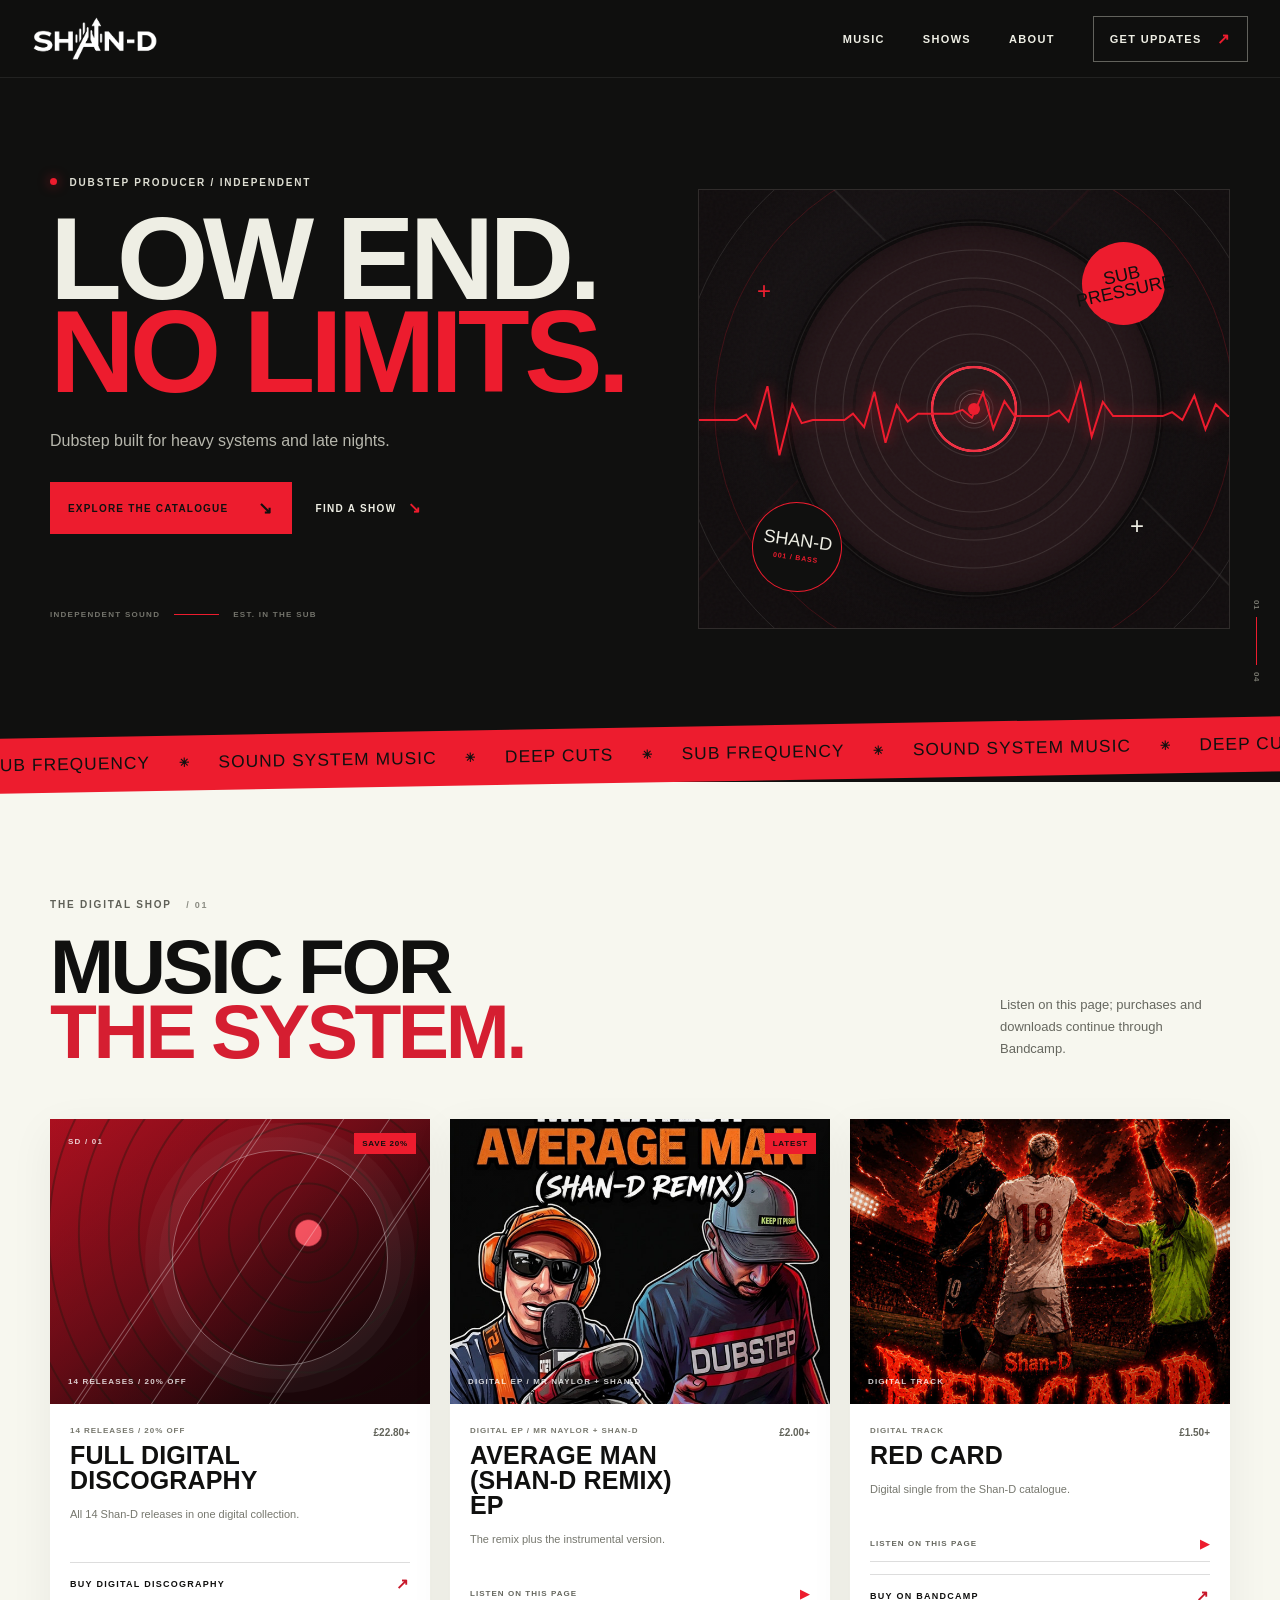
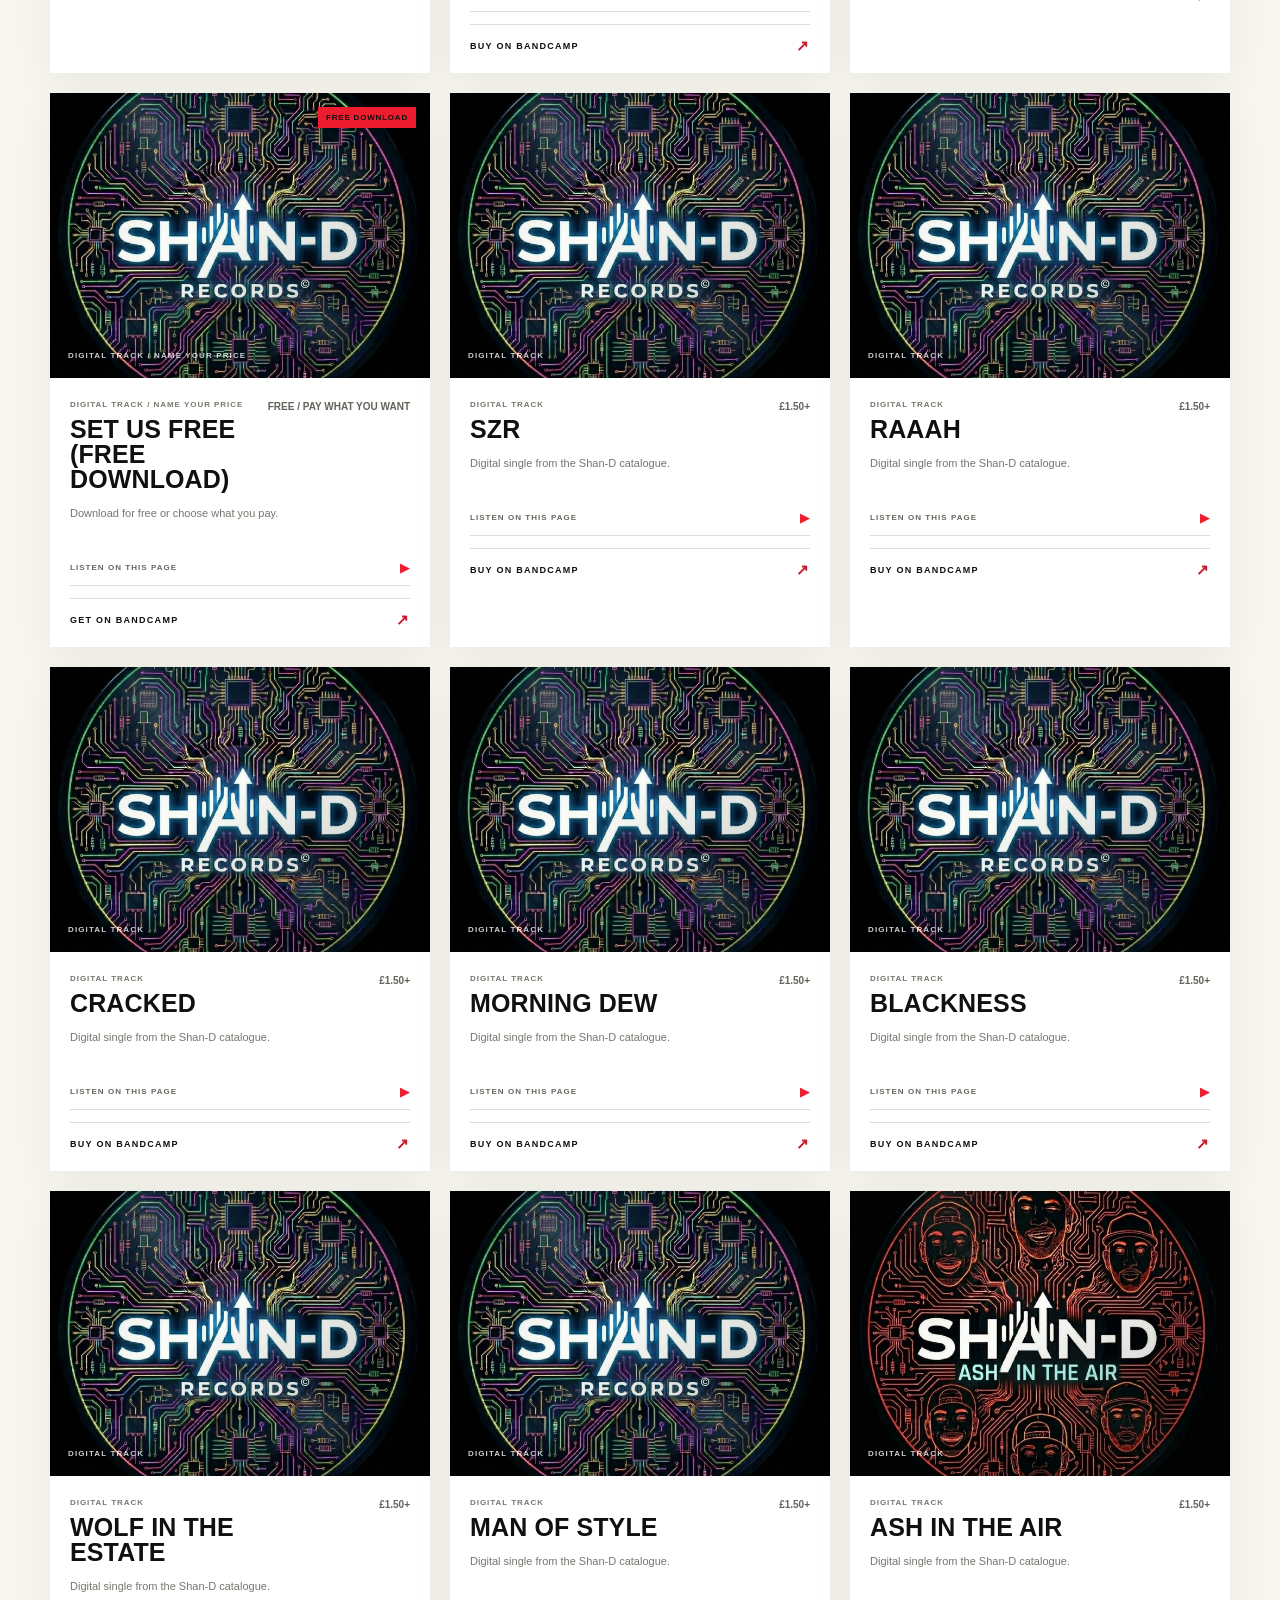
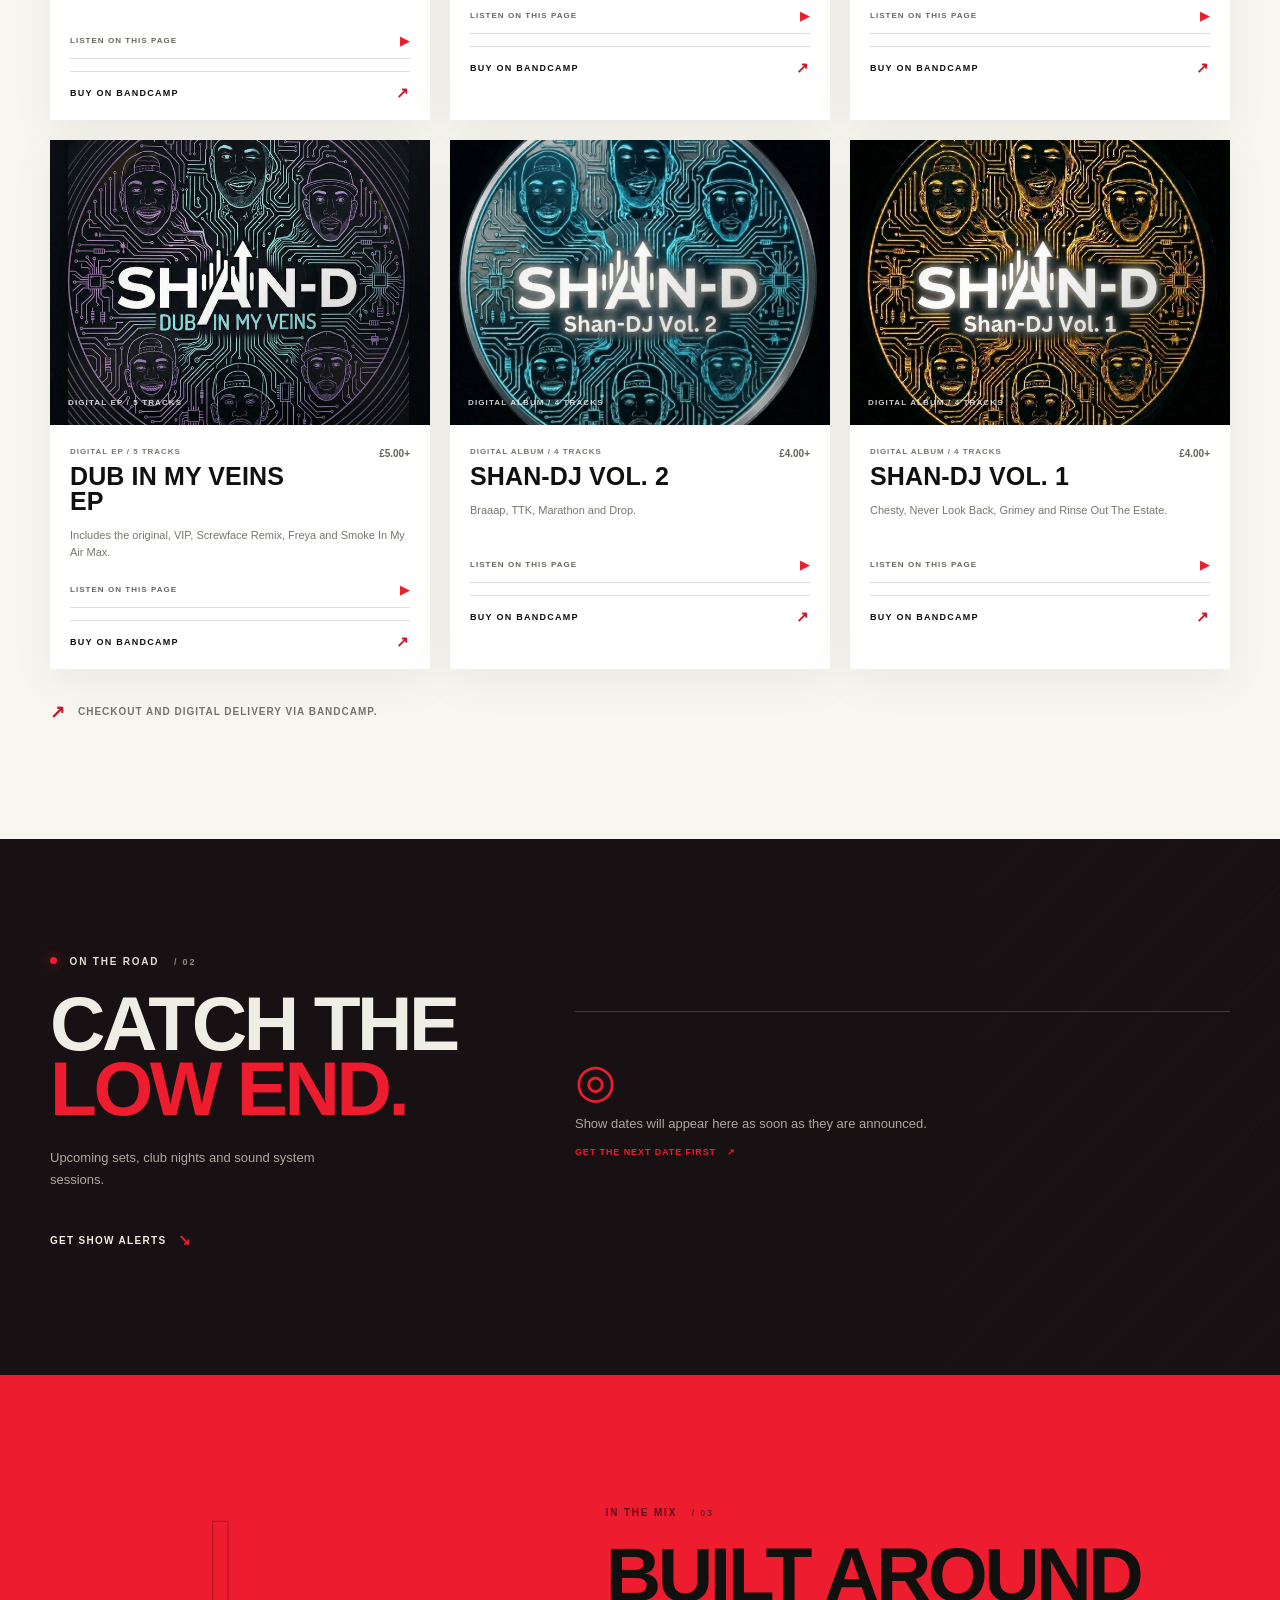
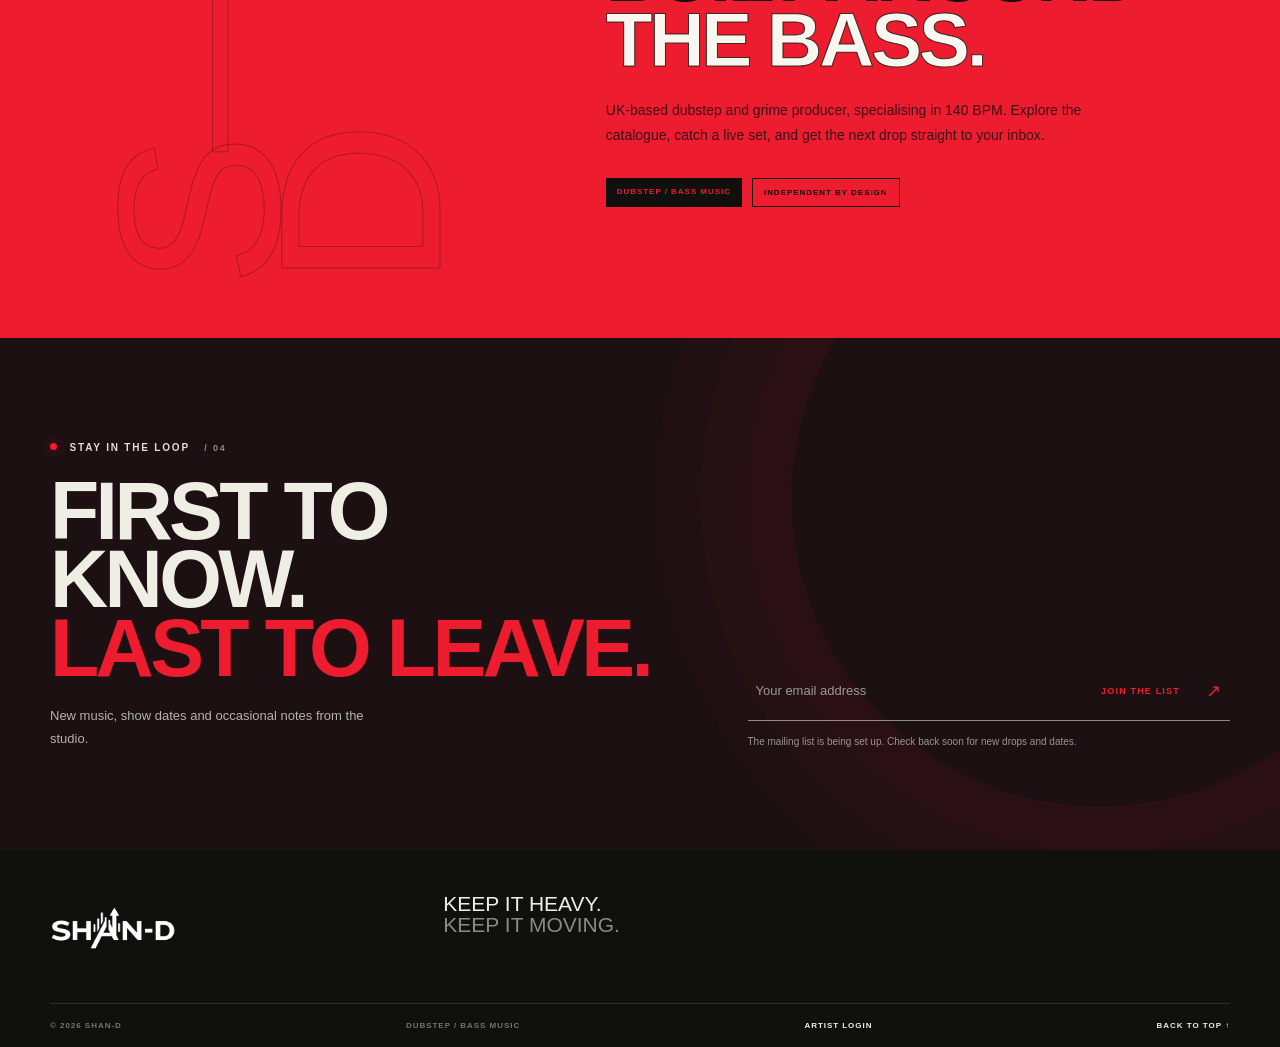
==== index.html @ 8f04636a "Add Shan-D website and easy content editor" ====
<!doctype html>
<html lang="en">
<head>
  <meta charset="utf-8">
  <meta name="viewport" content="width=device-width, initial-scale=1">
  <meta name="theme-color" content="#10100f">
  <meta name="description" content="Official home of Shan-D: dubstep, digital releases, upcoming shows and new music.">
  <title>SHAN-D — Dubstep / Bass Music</title>
  <link rel="stylesheet" href="assets/style.css">
  <script src="site-content.js" defer></script>
  <script src="assets/main.js" defer></script>
</head>
<body>
  <a class="skip-link" href="#main">Skip to content</a>
  <header class="site-header">
    <div class="header-inner">
      <a class="wordmark" href="#top" aria-label="Shan-D home">
        <img class="wordmark__image" src="assets/shan-d-logo.png" alt="Shan-D">
      </a>
      <button class="menu-toggle" type="button" aria-expanded="false" aria-controls="primary-nav">
        <span class="sr-only">Open navigation</span>
        <span></span><span></span>
      </button>
      <nav class="main-nav" id="primary-nav" aria-label="Main navigation">
        <a href="#music">Music</a>
        <a href="#shows">Shows</a>
        <a href="#about">About</a>
        <a class="nav-cta" href="#newsletter">Get updates <span aria-hidden="true">↗</span></a>
      </nav>
    </div>
  </header>
  <main id="main">
    <section class="hero section-wrap" id="top" aria-labelledby="hero-title">
      <div class="hero-copy">
        <p class="eyebrow"><span class="status-dot"></span> DUBSTEP PRODUCER / INDEPENDENT</p>
        <h1 id="hero-title">LOW END.<br><em>NO LIMITS.</em></h1>
        <p class="hero-intro">Dubstep built for heavy systems and late nights.</p>
        <div class="hero-actions">
          <a class="button button--accent" href="#music">Explore the catalogue <span aria-hidden="true">↘</span></a>
          <a class="text-link" href="#shows">Find a show <span aria-hidden="true">↘</span></a>
        </div>
        <div class="hero-caption"><span>INDEPENDENT SOUND</span><span class="caption-rule" aria-hidden="true"></span><span>EST. IN THE SUB</span></div>
      </div>
      <div class="hero-art" role="img" aria-label="Abstract sound system artwork with concentric speaker rings and bass waveform">
        <div class="hero-art__grain" aria-hidden="true"></div>
        <div class="hero-art__orbit hero-art__orbit--one" aria-hidden="true"></div>
        <div class="hero-art__orbit hero-art__orbit--two" aria-hidden="true"></div>
        <div class="hero-art__disc" aria-hidden="true"><div class="hero-art__disc-center"></div></div>
        <svg class="hero-wave" viewBox="0 0 620 140" preserveAspectRatio="none" aria-hidden="true">
          <path d="M0 70h44l11-7 11 17 14-53 14 88 15-65 11 24 13-4h37l10-8 13 17 12-45 13 65 13-48 13 21 12-10h40l12-5 11 10 13-32 12 46 13-35 12 19h40l12-7 11 14 14-48 13 67 13-44 12 18h58l11-5 12 10 14-31 13 43 12-32 14 15h58"/>
        </svg>
        <div class="hero-sticker hero-sticker--top">SUB<br>PRESSURE</div>
        <div class="hero-sticker hero-sticker--bottom">SHAN-D<br><span>001 / BASS</span></div>
        <span class="art-cross art-cross--one" aria-hidden="true">+</span><span class="art-cross art-cross--two" aria-hidden="true">+</span>
      </div>
      <div class="hero-index" aria-hidden="true"><span>01</span><i></i><span>04</span></div>
    </section>
    <div class="ticker" aria-label="Sound system energy"><div class="ticker-track" aria-hidden="true"><span>SUB FREQUENCY</span><b>✳</b><span>SOUND SYSTEM MUSIC</span><b>✳</b><span>DEEP CUTS</span><b>✳</b><span>SUB FREQUENCY</span><b>✳</b><span>SOUND SYSTEM MUSIC</span><b>✳</b><span>DEEP CUTS</span><b>✳</b></div></div>
    <section class="section section--music" id="music" aria-labelledby="music-title">
      <div class="section-wrap">
        <div class="section-heading">
          <div><p class="eyebrow eyebrow--dark">THE DIGITAL SHOP <span class="heading-mark">/ 01</span></p><h2 id="music-title">Music for<br><em>the system.</em></h2></div>
          <p class="section-note">Listen on this page; purchases and downloads continue through Bandcamp.</p>
        </div>
        <div class="music-grid" id="music-grid" aria-live="polite"></div>
        <div class="shop-footnote"><span class="shop-footnote__mark">↗</span> Checkout and digital delivery via Bandcamp.</div>
      </div>
    </section>
    <section class="section section--shows" id="shows" aria-labelledby="shows-title">
      <div class="section-wrap shows-layout">
        <div class="shows-intro">
          <p class="eyebrow"><span class="status-dot"></span> ON THE ROAD <span class="heading-mark">/ 02</span></p>
          <h2 id="shows-title">Catch the<br><em>low end.</em></h2>
          <p>Upcoming sets, club nights and sound system sessions.</p>
          <a class="text-link text-link--light" href="#newsletter">Get show alerts <span aria-hidden="true">↘</span></a>
        </div>
        <div class="shows-list" id="shows-list" aria-live="polite"></div>
      </div>
    </section>
    <section class="section section--about" id="about" aria-labelledby="about-title">
      <div class="section-wrap about-layout">
        <div class="about-number" aria-hidden="true">S—D</div>
        <div class="about-content">
          <p class="eyebrow eyebrow--dark">IN THE MIX <span class="heading-mark">/ 03</span></p>
          <h2 id="about-title">Built around<br><em>the bass.</em></h2>
          <p class="about-copy" id="about-copy"></p>
          <div class="about-bottom"><span class="about-tag">DUBSTEP / BASS MUSIC</span><span class="about-tag about-tag--outline">INDEPENDENT BY DESIGN</span></div>
        </div>
      </div>
    </section>
    <section class="newsletter" id="newsletter" aria-labelledby="newsletter-title">
      <div class="newsletter-noise" aria-hidden="true"></div>
      <div class="section-wrap newsletter-layout">
        <div>
          <p class="eyebrow"><span class="status-dot"></span> STAY IN THE LOOP <span class="heading-mark">/ 04</span></p>
          <h2 id="newsletter-title">First to know.<br><em>Last to leave.</em></h2>
          <p class="newsletter-copy">New music, show dates and occasional notes from the studio.</p>
        </div>
        <div class="newsletter-form-wrap">
          <form class="newsletter-form" id="newsletter-form">
            <label class="sr-only" for="newsletter-email">Email address</label>
            <input id="newsletter-email" type="email" autocomplete="email" placeholder="Your email address" required>
            <button type="submit" aria-label="Join the mailing list"><span>JOIN THE LIST</span><b aria-hidden="true">↗</b></button>
          </form>
          <p class="form-note" id="newsletter-status" role="status">No noise. Just new drops and dates.</p>
          <p class="form-error" id="newsletter-setup-note" hidden></p>
        </div>
      </div>
    </section>
  </main>
  <footer class="site-footer">
    <div class="section-wrap footer-top">
      <a class="wordmark wordmark--footer" href="#top" aria-label="Back to top"><img class="wordmark__image" src="assets/shan-d-logo.png" alt="Shan-D"></a>
      <p>Keep it heavy.<br><span>Keep it moving.</span></p>
      <div class="footer-socials" id="footer-socials" aria-label="Social links"></div>
    </div>
    <div class="section-wrap footer-bottom">
      <span>© <span id="year"></span> SHAN-D</span><span>DUBSTEP / BASS MUSIC</span><a href="admin/">ARTIST LOGIN</a><a href="#top">BACK TO TOP ↑</a>
    </div>
  </footer>
</body>
</html>
---- assets/style.css ----
@charset "UTF-8";
:root {
  --ink: #10100f; --ink-soft: #1b1c19; --cream: #eeeee4; --paper: #f7f7ef;
  --accent: #ed1c2e; --muted: #9b9b91; --line: rgba(238,238,228,.19);
  --display: Impact, Haettenschweiler, "Arial Narrow Bold", sans-serif;
  --body: Arial, Helvetica, sans-serif;
}
* { box-sizing: border-box; }
html { scroll-behavior: smooth; scroll-padding-top: 5.25rem; }
body { margin: 0; background: var(--ink); color: var(--cream); font-family: var(--body); -webkit-font-smoothing: antialiased; }
body.menu-open { overflow: hidden; }
a { color: inherit; text-decoration: none; }
button, input { font: inherit; }
button, a { -webkit-tap-highlight-color: transparent; }
button:focus-visible, a:focus-visible, input:focus-visible { outline: 2px solid var(--accent); outline-offset: 4px; }
::selection { color: var(--ink); background: var(--accent); }
.sr-only, .skip-link:not(:focus) { position: absolute; width: 1px; height: 1px; padding: 0; margin: -1px; overflow: hidden; clip: rect(0,0,0,0); white-space: nowrap; border: 0; }
.skip-link:focus { position: fixed; z-index: 100; top: 1rem; left: 1rem; padding: .8rem 1rem; color: var(--ink); background: var(--accent); }
.section-wrap { width: min(1180px, calc(100% - 64px)); margin-inline: auto; }
.site-header { position: sticky; z-index: 20; top: 0; height: 78px; background: rgba(16,16,15,.89); border-bottom: 1px solid rgba(255,255,255,.08); backdrop-filter: blur(15px); }
.header-inner { width: min(1320px, calc(100% - 64px)); height: 100%; margin: auto; display: flex; align-items: center; justify-content: space-between; }
.wordmark { display: inline-flex; align-items: center; gap: 10px; font-size: 14px; font-weight: 900; letter-spacing: .1em; }
.wordmark__image { display: block; width: 126px; height: 63px; object-fit: contain; }
.wordmark__glyph { display: grid; place-items: center; width: 30px; height: 30px; border: 1px solid var(--accent); color: var(--accent); font-family: var(--display); font-size: 23px; font-style: italic; line-height: 1; transform: skew(-8deg); }
.wordmark__dash { color: var(--accent); padding-inline: 1px; }
.main-nav { display: flex; align-items: center; gap: 38px; font-size: 11px; font-weight: 700; letter-spacing: .12em; text-transform: uppercase; }
.main-nav a, .footer-socials a { transition: color .2s ease; }
.main-nav a:hover, .footer-socials a:hover { color: var(--accent); }
.main-nav .nav-cta { display: inline-flex; align-items: center; gap: 15px; padding: 13px 16px; border: 1px solid rgba(238,238,228,.37); }
.nav-cta span { color: var(--accent); font-size: 15px; }
.menu-toggle { display: none; }

.hero { min-height: 650px; padding-block: 86px 75px; position: relative; display: grid; grid-template-columns: 1.06fr .94fr; align-items: center; gap: 4%; }
.hero-copy { position: relative; z-index: 2; padding-bottom: 22px; }
.eyebrow { margin: 0 0 22px; color: #deded3; font-size: 10px; line-height: 1.4; font-weight: 800; letter-spacing: .18em; text-transform: uppercase; }
.status-dot { display: inline-block; width: 7px; height: 7px; margin: 0 8px 1px 0; border-radius: 50%; background: var(--accent); box-shadow: 0 0 12px rgba(237,28,46,.65); }
.hero h1, .section h2, .newsletter h2 { margin: 0; font-family: var(--display); font-size: clamp(4.7rem,9.2vw,8.8rem); line-height: .79; letter-spacing: -.045em; font-weight: 900; text-transform: uppercase; }
.hero h1 em, .section h2 em, .newsletter h2 em { color: var(--accent); font-style: normal; }
.hero-intro { max-width: 350px; margin: 30px 0 28px; color: #b7b7ad; font-size: 16px; line-height: 1.65; }
.hero-actions { display: flex; align-items: center; flex-wrap: wrap; gap: 24px; }
.button { display: inline-flex; align-items: center; justify-content: space-between; gap: 30px; min-height: 52px; padding: 0 18px; font-size: 10px; font-weight: 900; letter-spacing: .12em; text-transform: uppercase; transition: background .2s,color .2s,transform .2s; }
.button:hover { transform: translateY(-2px); }
.button--accent { color: var(--ink); background: var(--accent); }
.button--accent:hover { background: #ff727b; }
.button--accent span { font-size: 17px; }
.text-link { display: inline-flex; align-items: center; gap: 12px; padding-block: 10px; color: var(--cream); font-size: 10px; font-weight: 800; letter-spacing: .13em; text-transform: uppercase; }
.text-link span { color: var(--accent); font-size: 15px; transition: transform .2s; }
.text-link:hover span { transform: translate(3px,3px); }
.hero-caption { display: flex; align-items: center; gap: 14px; margin-top: 76px; color: #74746c; font-size: 8px; font-weight: 800; letter-spacing: .16em; }
.caption-rule { width: 45px; height: 1px; background: var(--accent); }
.hero-art { min-height: 440px; width: 100%; position: relative; isolation: isolate; overflow: hidden; background: radial-gradient(ellipse at 50% 42%,#2a191b 0,#191416 42%,#100c0d 74%); border: 1px solid rgba(238,238,228,.14); }
.hero-art::before { position: absolute; z-index: -1; inset: 0; content: ""; background: linear-gradient(135deg,transparent 40%,rgba(237,28,46,.07) 40.2%,transparent 40.6%),linear-gradient(45deg,transparent 59%,rgba(238,238,228,.09) 59.2%,transparent 59.5%); }
.hero-art__grain { position: absolute; inset: 0; z-index: 2; pointer-events: none; opacity: .12; background-image: url("data:image/svg+xml,%3Csvg viewBox='0 0 180 180' xmlns='http://www.w3.org/2000/svg'%3E%3Cfilter id='n'%3E%3CfeTurbulence type='fractalNoise' baseFrequency='.82' numOctaves='3' stitchTiles='stitch'/%3E%3C/filter%3E%3Crect width='100%25' height='100%25' filter='url(%23n)' opacity='.25'/%3E%3C/svg%3E"); mix-blend-mode: screen; }
.hero-art__disc { position: absolute; top: 50%; left: 52%; width: min(76%,380px); aspect-ratio: 1; border-radius: 50%; transform: translate(-50%,-50%); background: repeating-radial-gradient(circle at center,transparent 0 18px,rgba(238,238,228,.12) 19px,transparent 20px 28px),radial-gradient(circle at 50% 50%,#251719 0 15%,#ee3042 15.2% 16%,#241417 16.2% 44%,#1a1113 44.2% 45%,#241518 45.3% 68%,#100c0d 68.3%); box-shadow: 0 0 60px rgba(0,0,0,.5),inset 0 0 35px rgba(0,0,0,.6); }
.hero-art__disc::after { position: absolute; top: 50%; left: 50%; width: 12px; height: 12px; content: ""; border-radius: 50%; background: var(--accent); transform: translate(-50%,-50%); box-shadow: 0 0 18px var(--accent); }
.hero-art__disc-center { position: absolute; inset: 46%; border: 1px solid rgba(238,238,228,.3); border-radius: 50%; }
.hero-art__orbit { position: absolute; top: 50%; left: 52%; z-index: -1; aspect-ratio: 1; border: 1px solid rgba(237,28,46,.2); border-radius: 50%; transform: translate(-50%,-50%); }
.hero-art__orbit--one { width: 98%; }
.hero-art__orbit--two { width: 112%; border-color: rgba(238,238,228,.1); }
.hero-wave { position: absolute; z-index: 3; inset: 40% 0 auto; width: 100%; height: 110px; overflow: visible; }
.hero-wave path { fill: none; stroke: var(--accent); stroke-width: 2; vector-effect: non-scaling-stroke; filter: drop-shadow(0 0 8px rgba(237,28,46,.65)); animation: wave-drift 5s ease-in-out infinite alternate; }
.hero-sticker { position: absolute; z-index: 4; display: grid; place-content: center; width: 83px; height: 83px; border-radius: 50%; background: var(--accent); color: var(--ink); font-family: var(--display); font-size: 18px; line-height: .85; text-align: center; transform: rotate(-12deg); }
.hero-sticker--top { top: 12%; right: 12%; }
.hero-sticker--bottom { bottom: 8%; left: 10%; width: 90px; height: 90px; color: var(--cream); background: var(--ink); border: 1px solid var(--accent); transform: rotate(8deg); }
.hero-sticker--bottom span { margin-top: 6px; color: var(--accent); font: 700 7px var(--body); letter-spacing: .12em; }
.art-cross { position: absolute; color: var(--accent); font-size: 24px; font-weight: 200; }
.art-cross--one { top: 20%; left: 11%; }
.art-cross--two { right: 16%; bottom: 20%; color: var(--cream); }
.hero-index { position: absolute; right: -31px; bottom: 46px; display: flex; align-items: center; gap: 7px; color: #77776e; font-size: 8px; font-weight: 800; letter-spacing: .08em; writing-mode: vertical-rl; }
.hero-index i { width: 1px; height: 48px; background: var(--accent); }
@keyframes wave-drift { from { transform: translateY(-5px) scaleY(.94); } to { transform: translateY(5px) scaleY(1.04); } }

.ticker { overflow: hidden; padding: 17px 0; color: var(--ink); background: var(--accent); transform: rotate(-1deg) scale(1.02); }
.ticker-track { width: max-content; display: flex; align-items: center; gap: 28px; animation: ticker-slide 30s linear infinite; font-family: var(--display); font-size: 17px; letter-spacing: .06em; white-space: nowrap; }
.ticker-track b { font-family: var(--body); font-size: 12px; }
@keyframes ticker-slide { to { transform: translateX(-30%); } }

.section { padding-block: 116px; }
.section--music { color: var(--ink); background: var(--paper); }
.section-heading { display: flex; align-items: end; justify-content: space-between; gap: 32px; margin-bottom: 54px; }
.eyebrow--dark { color: #5f6057; }
.heading-mark { margin-left: 10px; color: #8b8c82; font-size: 9px; }
.section h2, .newsletter h2 { font-size: clamp(3.8rem,6vw,6rem); line-height: .85; }
.section--music h2 em, .section--about h2 em { color: #d51e31; }
.section-note { max-width: 230px; margin: 0 0 4px; color: #66675f; font-size: 13px; line-height: 1.7; }
.music-grid { display: grid; grid-template-columns: repeat(3,1fr); gap: 20px; }
.release-card { min-width: 0; background: #fff; box-shadow: 0 12px 42px rgba(17,20,8,.06); transition: transform .35s ease,box-shadow .35s ease; }
.release-card:hover { transform: translateY(-6px); box-shadow: 0 18px 46px rgba(20,0,2,.12); }
.release-art { position: relative; display: flex; align-items: end; min-height: 285px; overflow: hidden; isolation: isolate; padding: 18px; color: white; }
.release-art::before, .release-art::after { position: absolute; z-index: -1; inset: 0; content: ""; }
.release-art::before { opacity: .9; background: linear-gradient(140deg,rgba(0,0,0,.12),transparent 44%,rgba(0,0,0,.32)); }
.release-art--acid { background: radial-gradient(circle at 68% 40%,#ff5664 0 4%,transparent 4.5%),repeating-radial-gradient(circle at 68% 40%,transparent 0 18px,rgba(20,24,12,.34) 19px 20px,transparent 21px 30px),linear-gradient(145deg,#bf1223,#21070b 80%); }
.release-art--violet { background: radial-gradient(ellipse at 38% 48%,#ff5263 0 1%,transparent 1.5%),repeating-linear-gradient(90deg,transparent 0 17px,rgba(255,255,255,.13) 18px 19px),linear-gradient(140deg,#60131b,#130a0c 80%); }
.release-art--orange { background: radial-gradient(circle at 64% 44%,#ff4754 0 13%,transparent 13.3%),repeating-radial-gradient(circle at 64% 44%,transparent 0 22px,rgba(38,17,8,.4) 23px 24px,transparent 25px 35px),linear-gradient(140deg,#b90e1b,#24080c 78%); }
.release-art--blue { background: repeating-linear-gradient(0deg,transparent 0 15px,rgba(255,255,255,.15) 16px 17px),linear-gradient(145deg,#68121c,#1c0c10); }
.release-art--mono { background: repeating-conic-gradient(from 0deg at 50% 50%,#444 0 8deg,#111 8deg 16deg); }
.release-art img { position: absolute; z-index: -2; inset: 0; width: 100%; height: 100%; object-fit: cover; }
.cover-lines { position: absolute; inset: -40% 20% -40% 36%; border-inline: 1px solid rgba(255,255,255,.3); transform: rotate(34deg); }
.cover-lines::before, .cover-lines::after { position: absolute; inset: 0 20%; content: ""; border-inline: inherit; transform: translateX(-30px); }
.cover-lines::after { transform: translateX(30px); }
.cover-orbit { position: absolute; top: 11%; right: 11%; width: 57%; aspect-ratio: 1; border: 1px solid rgba(255,255,255,.35); border-radius: 50%; box-shadow: 0 0 0 13px rgba(255,255,255,.035),0 0 0 27px rgba(255,255,255,.035); }
.cover-index { position: absolute; top: 18px; left: 18px; color: rgba(255,255,255,.8); font-size: 8px; font-weight: 800; letter-spacing: .15em; }
.release-badge { position: absolute; top: 14px; right: 14px; padding: 6px 8px; color: var(--ink); background: var(--accent); font-size: 8px; font-weight: 900; letter-spacing: .1em; }
.release-art__type { max-width: 90%; color: rgba(255,255,255,.8); font-size: 8px; font-weight: 900; letter-spacing: .14em; }
.release-info { padding: 22px 20px 18px; }
.release-info__top { display: flex; align-items: start; justify-content: space-between; gap: 12px; }
.release-type { margin: 0 0 8px; color: #77786e; font-size: 8px; font-weight: 800; letter-spacing: .12em; }
.release-info h3 { max-width: 220px; margin: 0; font-family: var(--display); font-size: 25px; line-height: 1; letter-spacing: .005em; text-transform: uppercase; }
.release-price { padding-top: 1px; color: #62635a; font-size: 10px; font-weight: 800; white-space: nowrap; }
.release-description { min-height: 38px; margin: 13px 0 18px; color: #76776e; font-size: 11px; line-height: 1.6; }
.listen-link { width: 100%; display: flex; align-items: center; justify-content: space-between; margin: 0 0 12px; padding: 0 0 10px; color: #66675f; background: transparent; border: 0; border-bottom: 1px solid #ddd; font-size: 8px; font-weight: 900; letter-spacing: .13em; cursor: pointer; }
.listen-link span { color: var(--accent); font-size: 12px; }
.listen-link:hover { color: var(--accent); }
.bandcamp-preview { margin: 0 0 14px; overflow: hidden; background: var(--ink); border: 1px solid rgba(238,238,228,.14); }
.bandcamp-preview iframe { display: block; width: 100%; height: 145px; border: 0; background: var(--ink); }
.bandcamp-preview[hidden] { display: none; }
.buy-link { width: 100%; display: flex; align-items: center; justify-content: space-between; padding: 12px 0 0; color: var(--ink); background: transparent; border: 0; border-top: 1px solid #ddd; font-size: 9px; font-weight: 900; letter-spacing: .14em; cursor: pointer; }
.buy-link span { color: #c8182b; font-size: 15px; }
.buy-link:hover { color: #a20f1d; }
.buy-link--disabled { color: #99998f; cursor: not-allowed; }
.buy-link--disabled span { color: #99998f; }
.shop-footnote { display: flex; align-items: center; gap: 12px; margin-top: 32px; color: #73746b; font-size: 10px; font-weight: 800; letter-spacing: .1em; text-transform: uppercase; }
.shop-footnote__mark { color: #c8182b; font-size: 18px; }

.section--shows { position: relative; background: #181113; }
.section--shows::before { position: absolute; top: 0; right: 0; width: 47%; height: 100%; content: ""; background: repeating-linear-gradient(135deg,transparent 0 49px,rgba(237,28,46,.03) 50px 51px); mask-image: linear-gradient(90deg,transparent,black); pointer-events: none; }
.shows-layout { position: relative; display: grid; grid-template-columns: .78fr 1.22fr; gap: 9%; }
.shows-intro h2 { margin-bottom: 26px; }
.shows-intro > p:not(.eyebrow) { max-width: 280px; margin: 0 0 23px; color: #aaa99f; font-size: 13px; line-height: 1.7; }
.text-link--light { margin-top: 7px; }
.shows-list { align-self: center; border-top: 1px solid var(--line); }
.show-row { min-height: 105px; display: grid; grid-template-columns: 112px 1fr auto; align-items: center; gap: 18px; padding: 17px 0; border-bottom: 1px solid var(--line); }
.show-date { color: var(--accent); font-size: 10px; font-weight: 900; letter-spacing: .12em; }
.show-details h3 { margin: 0 0 7px; font-family: var(--display); font-size: 23px; line-height: 1; text-transform: uppercase; }
.show-details h3 span { padding-inline: 4px; color: #85867c; font-family: var(--body); font-size: 12px; }
.show-details p { margin: 0; color: #85867c; font-size: 8px; font-weight: 800; letter-spacing: .14em; }
.show-ticket { min-width: 88px; display: inline-flex; align-items: center; justify-content: space-between; gap: 10px; padding: 10px 0; color: var(--cream); font-size: 8px; font-weight: 900; letter-spacing: .12em; }
.show-ticket span { color: var(--accent); font-size: 14px; }
.show-ticket:hover { color: var(--accent); }
.show-ticket--tba { color: #76776f; cursor: default; }
.empty-state { display: grid; align-content: center; }
.empty-state__symbol { color: var(--accent); font-family: var(--display); font-size: 47px; line-height: 1; }
.empty-state--shows { min-height: 190px; padding: 22px 0; }
.empty-state--shows p { max-width: 370px; margin: 9px 0 12px; color: #aaa99f; font-size: 13px; line-height: 1.7; }
.empty-state--shows a { width: max-content; display: flex; gap: 11px; color: var(--accent); font-size: 9px; font-weight: 900; letter-spacing: .1em; text-transform: uppercase; }
.empty-state--music { grid-column: 1/-1; min-height: 190px; padding: 24px; color: #77786f; background: #fff; }
.empty-state--music p { margin: 10px 0 0; font-size: 13px; }

.section--about { padding-block: 120px; color: var(--ink); background: var(--accent); }
.about-layout { display: grid; grid-template-columns: .85fr 1.15fr; gap: 8%; align-items: center; }
.about-number { color: transparent; font-family: var(--display); font-size: clamp(8rem,18vw,17rem); line-height: .7; letter-spacing: -.08em; -webkit-text-stroke: 1px rgba(16,16,15,.29); transform: rotate(-90deg); }
.section--about .eyebrow { color: #541018; }
.section--about .heading-mark { color: #781b25; }
.section--about h2 em { color: #f7f7ef; -webkit-text-stroke: 1px rgba(16,16,15,.8); }
.about-copy { max-width: 540px; margin: 25px 0 30px; color: #3b1118; font-size: 14px; line-height: 1.8; }
.about-bottom { display: flex; flex-wrap: wrap; gap: 10px; }
.about-tag { display: inline-block; padding: 9px 11px; color: var(--accent); background: var(--ink); font-size: 8px; font-weight: 900; letter-spacing: .12em; }
.about-tag--outline { color: var(--ink); background: transparent; border: 1px solid var(--ink); }

.newsletter { position: relative; overflow: hidden; padding-block: 103px 100px; background: #1c1012; }
.newsletter-noise { position: absolute; top: -150px; right: -130px; width: 620px; height: 620px; border: 1px solid rgba(237,28,46,.13); border-radius: 50%; box-shadow: 0 0 0 45px rgba(237,28,46,.025),0 0 0 90px rgba(237,28,46,.025),0 0 0 135px rgba(237,28,46,.02); }
.newsletter-layout { position: relative; display: grid; grid-template-columns: 1fr .8fr; gap: 8%; align-items: end; }
.newsletter h2 { font-size: clamp(3.8rem,6.3vw,6.2rem); }
.newsletter-copy { max-width: 330px; margin: 23px 0 0; color: #b3b4a8; font-size: 13px; line-height: 1.7; }
.newsletter-form { display: flex; min-height: 59px; border-bottom: 1px solid rgba(238,238,228,.55); }
.newsletter-form input { min-width: 0; flex: 1; padding: 0 8px; color: var(--cream); background: transparent; border: 0; outline: 0; font-size: 13px; }
.newsletter-form input::placeholder { color: #9b9c91; }
.newsletter-form button { display: flex; align-items: center; gap: 26px; padding: 0 8px 0 18px; color: var(--accent); background: transparent; border: 0; font-size: 9px; font-weight: 900; letter-spacing: .13em; cursor: pointer; }
.newsletter-form button:hover { color: #ff8a91; }
.newsletter-form button b { font-size: 18px; font-weight: 400; }
.form-note, .form-error { margin: 13px 0 0; color: #96988b; font-size: 10px; line-height: 1.6; }
.form-error { color: var(--accent); }

.site-footer { padding-top: 43px; background: #10100f; }
.footer-top { display: grid; grid-template-columns: 1fr 1fr 1fr; align-items: start; padding-bottom: 43px; }
.wordmark--footer { margin-top: 4px; }
.footer-top > p { margin: 0; color: var(--cream); font-family: var(--display); font-size: 21px; line-height: 1; text-transform: uppercase; }
.footer-top > p span { color: #898a80; }
.footer-socials { display: flex; justify-content: end; flex-wrap: wrap; gap: 15px; }
.footer-socials a { color: #b9b9af; font-size: 9px; font-weight: 800; letter-spacing: .09em; text-transform: uppercase; }
.footer-socials a span { color: var(--accent); font-size: 13px; }
.footer-bottom { display: flex; justify-content: space-between; gap: 15px; padding-block: 17px; color: #74746b; border-top: 1px solid rgba(238,238,228,.13); font-size: 8px; font-weight: 800; letter-spacing: .12em; }
.footer-bottom a { color: var(--cream); }
.footer-bottom a:hover { color: var(--accent); }
.reveal { opacity: 0; transform: translateY(15px); transition: opacity .6s ease,transform .6s ease; }
.reveal.is-visible { opacity: 1; transform: translateY(0); }
@media (min-width: 1400px) { .hero { min-height: 710px; } }
@media (max-width: 900px) {
  .hero { min-height: auto; grid-template-columns: 1fr .9fr; gap: 3%; padding-block: 75px 68px; }
  .hero h1 { font-size: clamp(4.4rem,10vw,7.1rem); }
  .hero-art { min-height: 390px; }
  .hero-caption { margin-top: 54px; }
  .release-art { min-height: 230px; }
  .shows-layout { gap: 5%; }
}
@media (max-width: 700px) {
  html { scroll-padding-top: 4.5rem; }
  .section-wrap, .header-inner { width: min(calc(100% - 40px),520px); }
  .site-header { height: 67px; }
  .menu-toggle { position: relative; z-index: 22; width: 42px; height: 42px; display: grid; place-content: center; gap: 6px; background: transparent; border: 1px solid rgba(238,238,228,.29); cursor: pointer; }
  .menu-toggle span:not(.sr-only) { display: block; width: 17px; height: 1px; background: var(--cream); transition: transform .2s; }
  .menu-toggle[aria-expanded="true"] span:nth-last-child(2) { transform: translateY(3.5px) rotate(45deg); }
  .menu-toggle[aria-expanded="true"] span:last-child { transform: translateY(-3.5px) rotate(-45deg); }
  .main-nav { position: fixed; inset: 0; display: flex; flex-direction: column; align-items: flex-start; justify-content: center; gap: 23px; padding: 25px 10vw; background: rgba(16,16,15,.98); font-family: var(--display); font-size: 38px; letter-spacing: -.02em; opacity: 0; visibility: hidden; transform: translateY(-8px); transition: opacity .2s,transform .2s,visibility .2s; }
  .main-nav.is-open { opacity: 1; visibility: visible; transform: translateY(0); }
  .main-nav .nav-cta { margin-top: 8px; font-family: var(--body); font-size: 10px; letter-spacing: .12em; }
  .hero { grid-template-columns: 1fr; gap: 42px; padding-block: 64px 48px; }
  .hero h1 { font-size: clamp(4.8rem,18vw,7.3rem); }
  .hero-intro { max-width: 300px; margin-top: 24px; font-size: 14px; }
  .hero-caption { margin-top: 40px; }
  .hero-art { min-height: min(95vw,440px); }
  .hero-art__disc { width: 75%; }
  .hero-wave { height: 90px; }
  .hero-index { display: none; }
  .ticker { padding-block: 14px; }
  .ticker-track { gap: 20px; font-size: 14px; }
  .section { padding-block: 78px; }
  .section-heading { align-items: start; flex-direction: column; gap: 19px; margin-bottom: 35px; }
  .section h2, .newsletter h2 { font-size: clamp(3.7rem,14vw,5.5rem); }
  .section-note { max-width: 290px; margin: 0; }
  .music-grid { grid-template-columns: 1fr; gap: 16px; }
  .release-card { display: grid; grid-template-columns: .82fr 1fr; }
  .release-card.is-playing { grid-template-columns: 1fr; }
  .release-art { min-height: 236px; }
  .release-info { display: flex; flex-direction: column; justify-content: center; padding: 17px 14px; }
  .release-info h3 { font-size: 21px; }
  .release-price { font-size: 9px; }
  .release-description { min-height: 0; margin-block: 12px; font-size: 10px; }
  .buy-link { font-size: 8px; }
  .shows-layout { grid-template-columns: 1fr; gap: 42px; }
  .shows-intro h2 { margin-bottom: 19px; }
  .show-row { grid-template-columns: 80px 1fr; gap: 8px 14px; min-height: 96px; }
  .show-ticket { grid-column: 2; justify-self: start; margin-top: -4px; padding-block: 2px; }
  .show-details h3 { font-size: 20px; }
  .section--about { padding-block: 78px; }
  .about-layout { grid-template-columns: 1fr; gap: 12px; }
  .about-number { display: none; }
  .about-copy { margin-block: 20px 25px; font-size: 13px; }
  .about-bottom { gap: 7px; }
  .about-tag { font-size: 7px; }
  .newsletter { padding-block: 76px; }
  .newsletter-layout { grid-template-columns: 1fr; gap: 40px; }
  .newsletter-form { min-height: 54px; }
  .newsletter-form button { gap: 12px; padding-left: 10px; font-size: 8px; }
  .footer-top { grid-template-columns: 1fr 1fr; gap: 28px 18px; }
  .footer-top > p { justify-self: end; font-size: 17px; }
  .footer-socials { grid-column: 1/-1; justify-content: start; }
  .footer-bottom { flex-wrap: wrap; font-size: 7px; }
}
@media (max-width: 380px) {
  .section-wrap, .header-inner { width: calc(100% - 32px); }
  .release-card { grid-template-columns: .7fr 1fr; }
  .release-art { min-height: 210px; padding: 11px; }
  .release-info { padding-inline: 11px; }
  .release-info h3 { font-size: 18px; }
  .release-type { font-size: 7px; }
  .release-price { font-size: 8px; }
}
@media (prefers-reduced-motion: reduce) {
  *,*::before,*::after { scroll-behavior: auto !important; animation-duration: .01ms !important; animation-iteration-count: 1 !important; transition-duration: .01ms !important; }
  .reveal { opacity: 1; transform: none; }
}
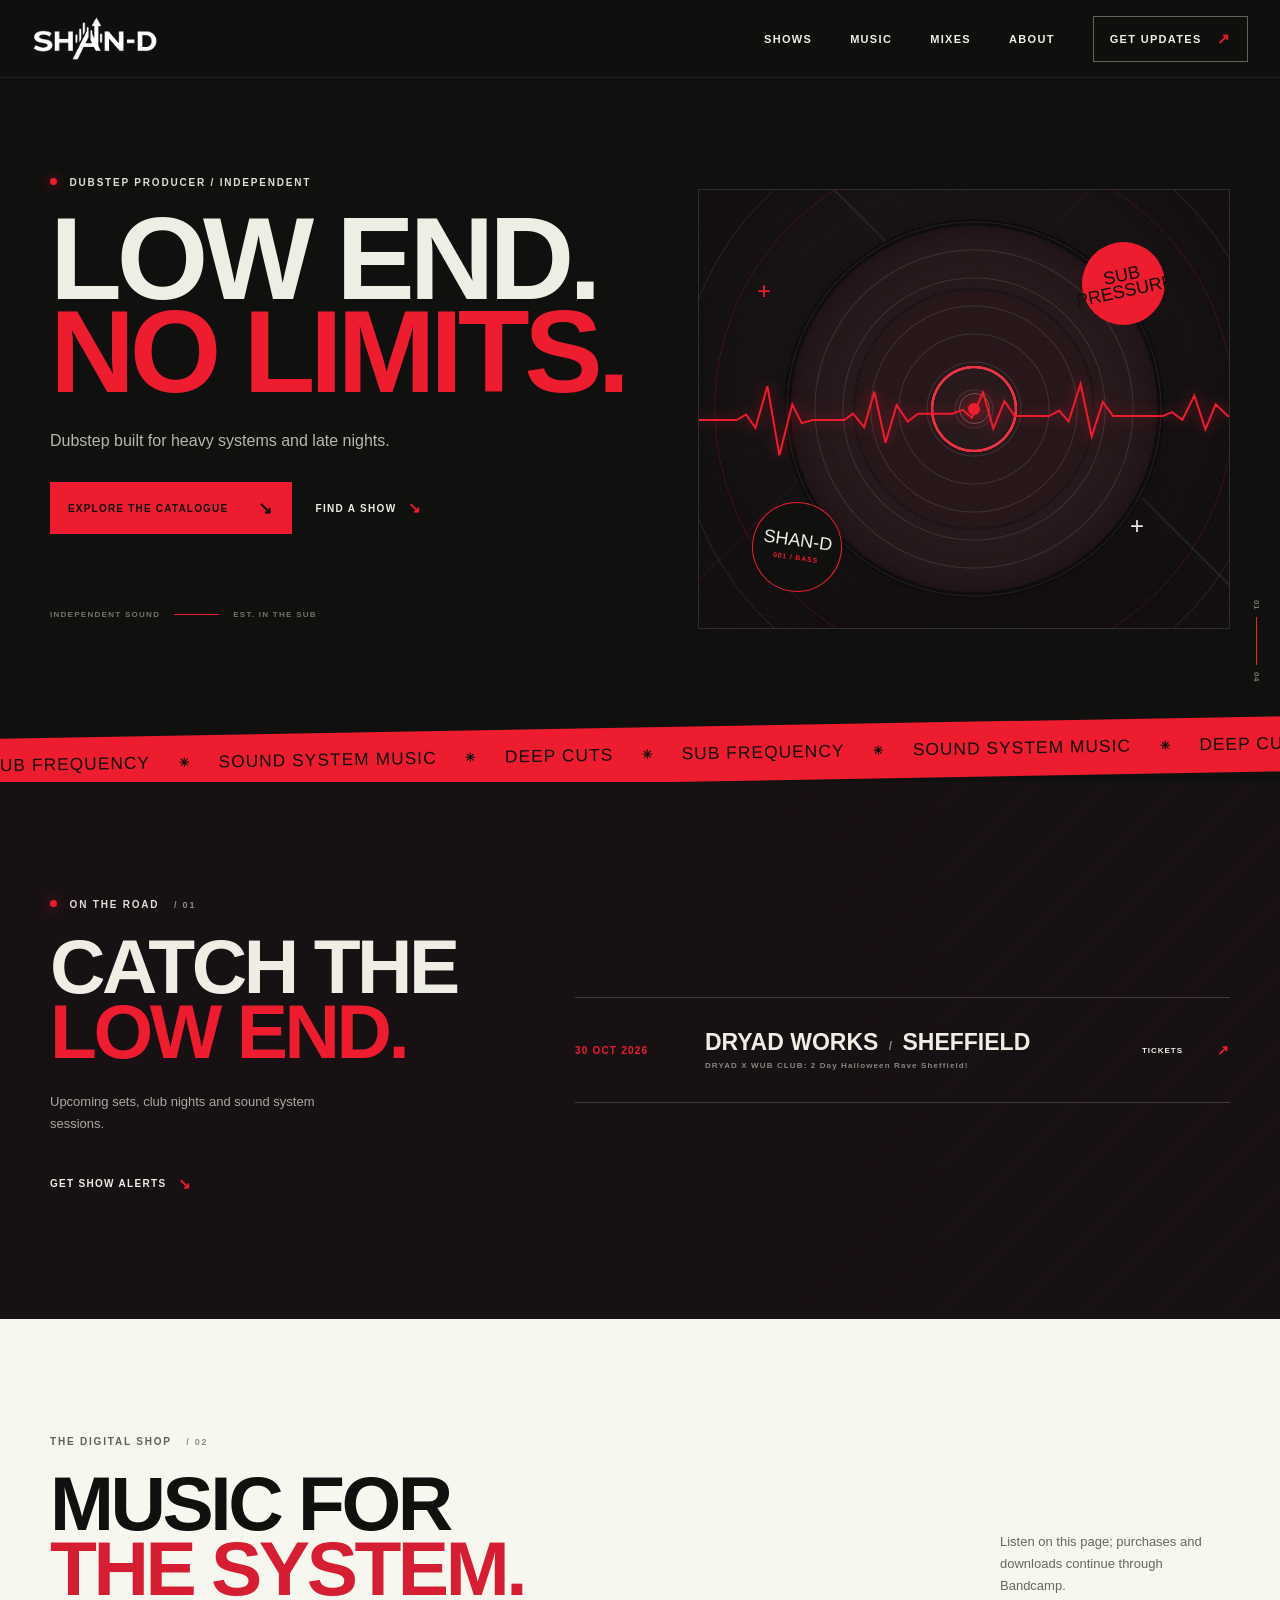
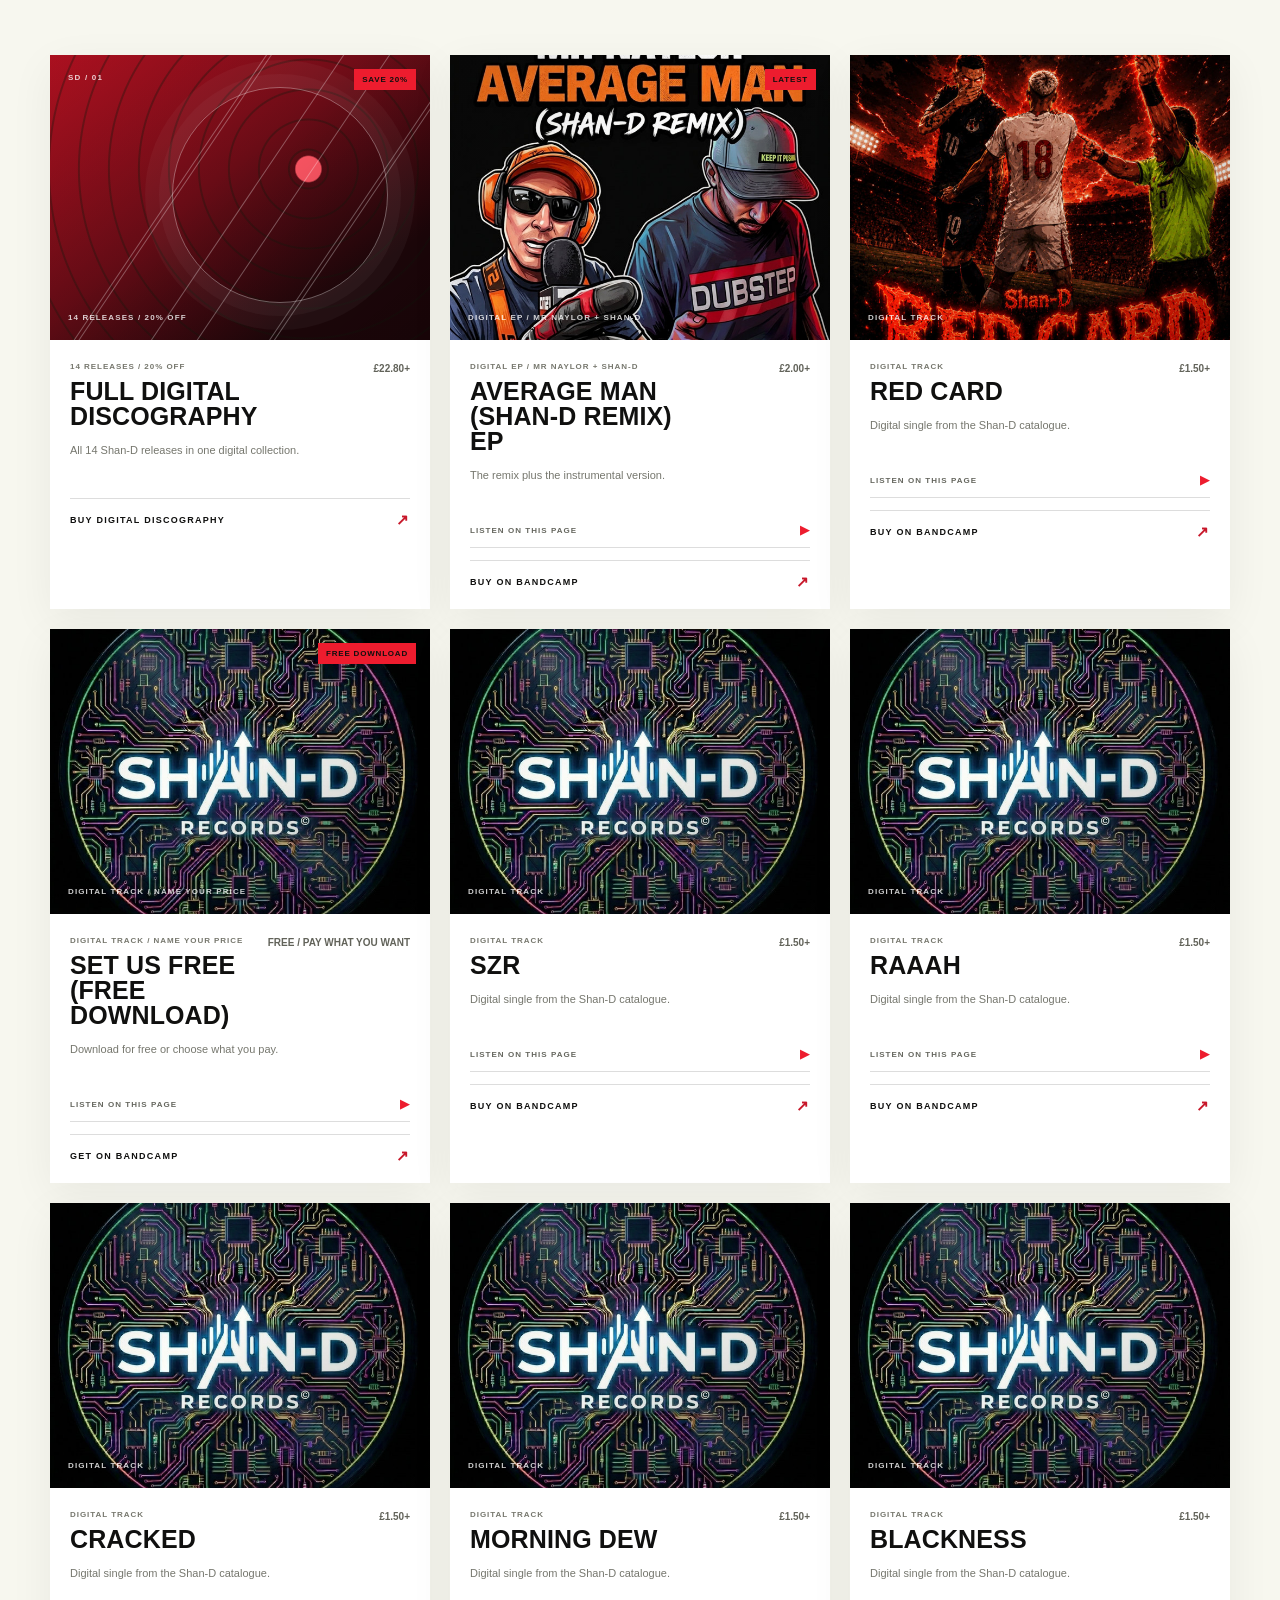
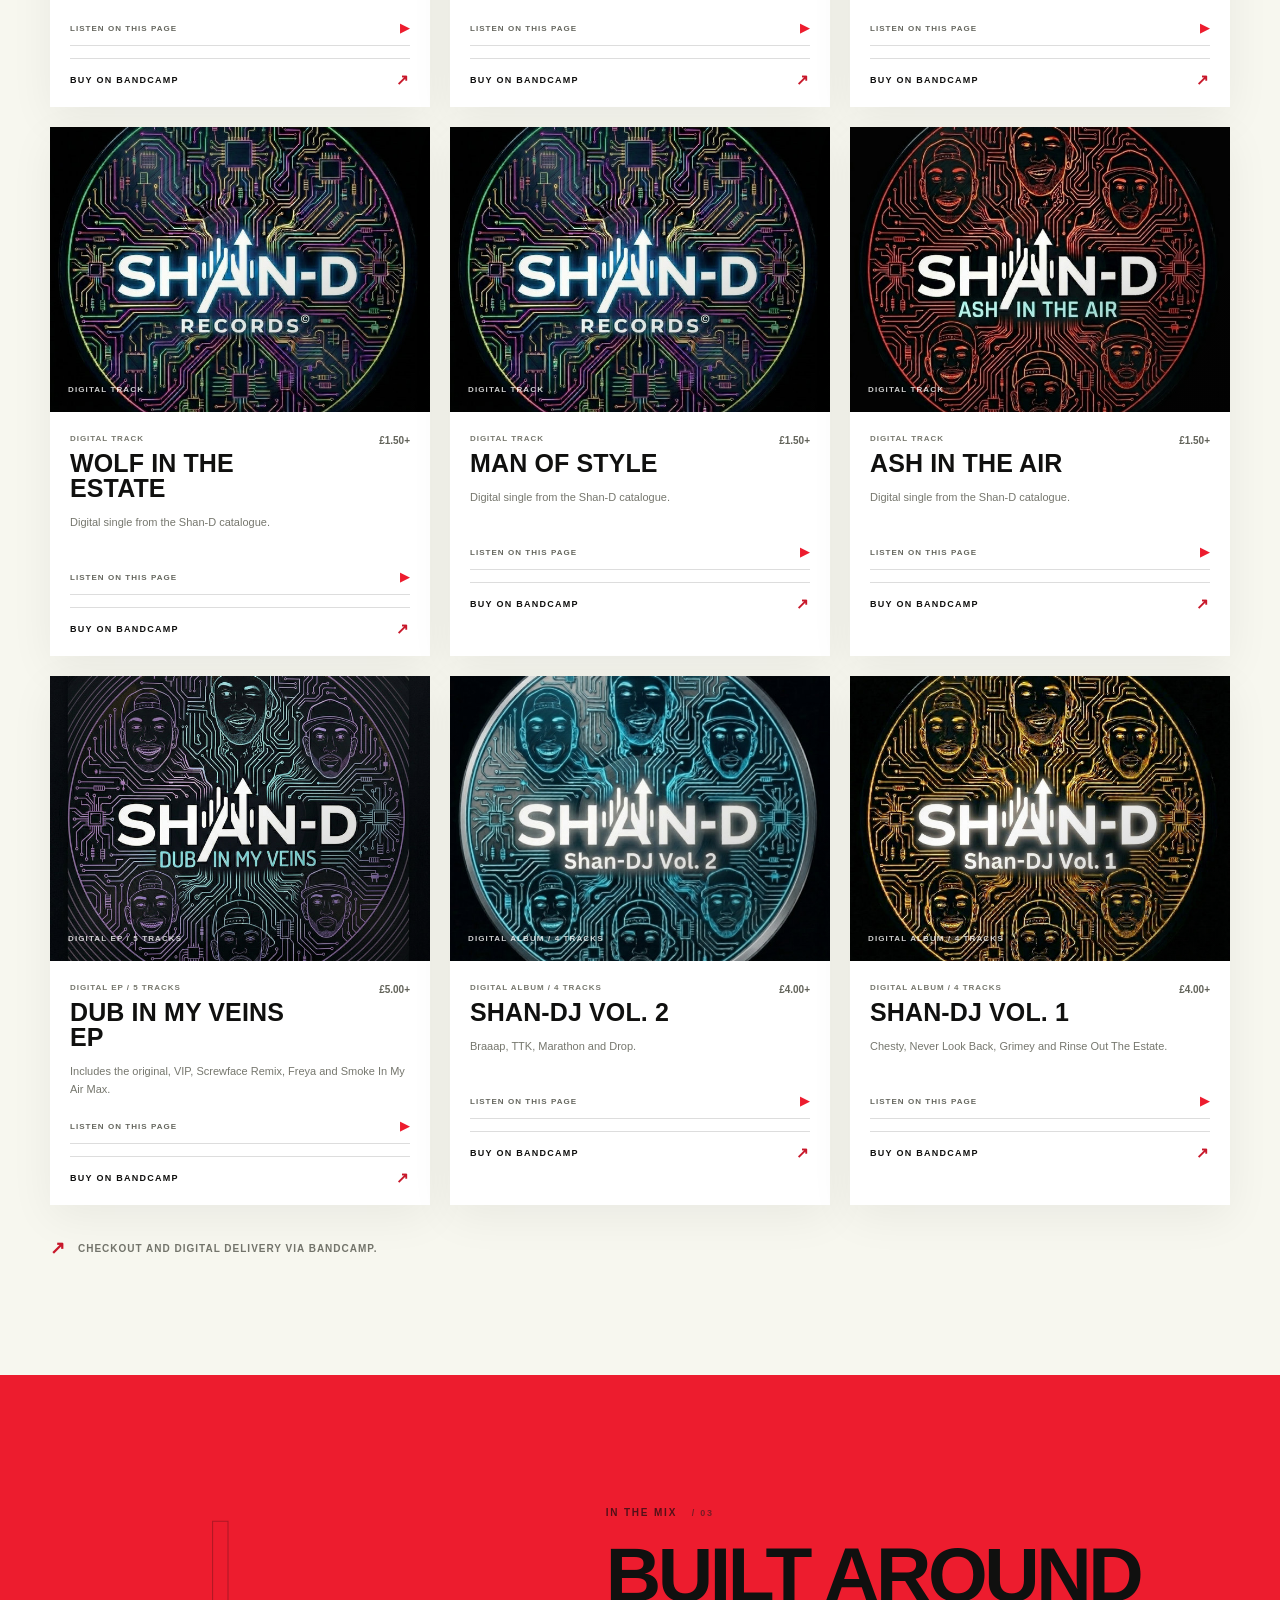
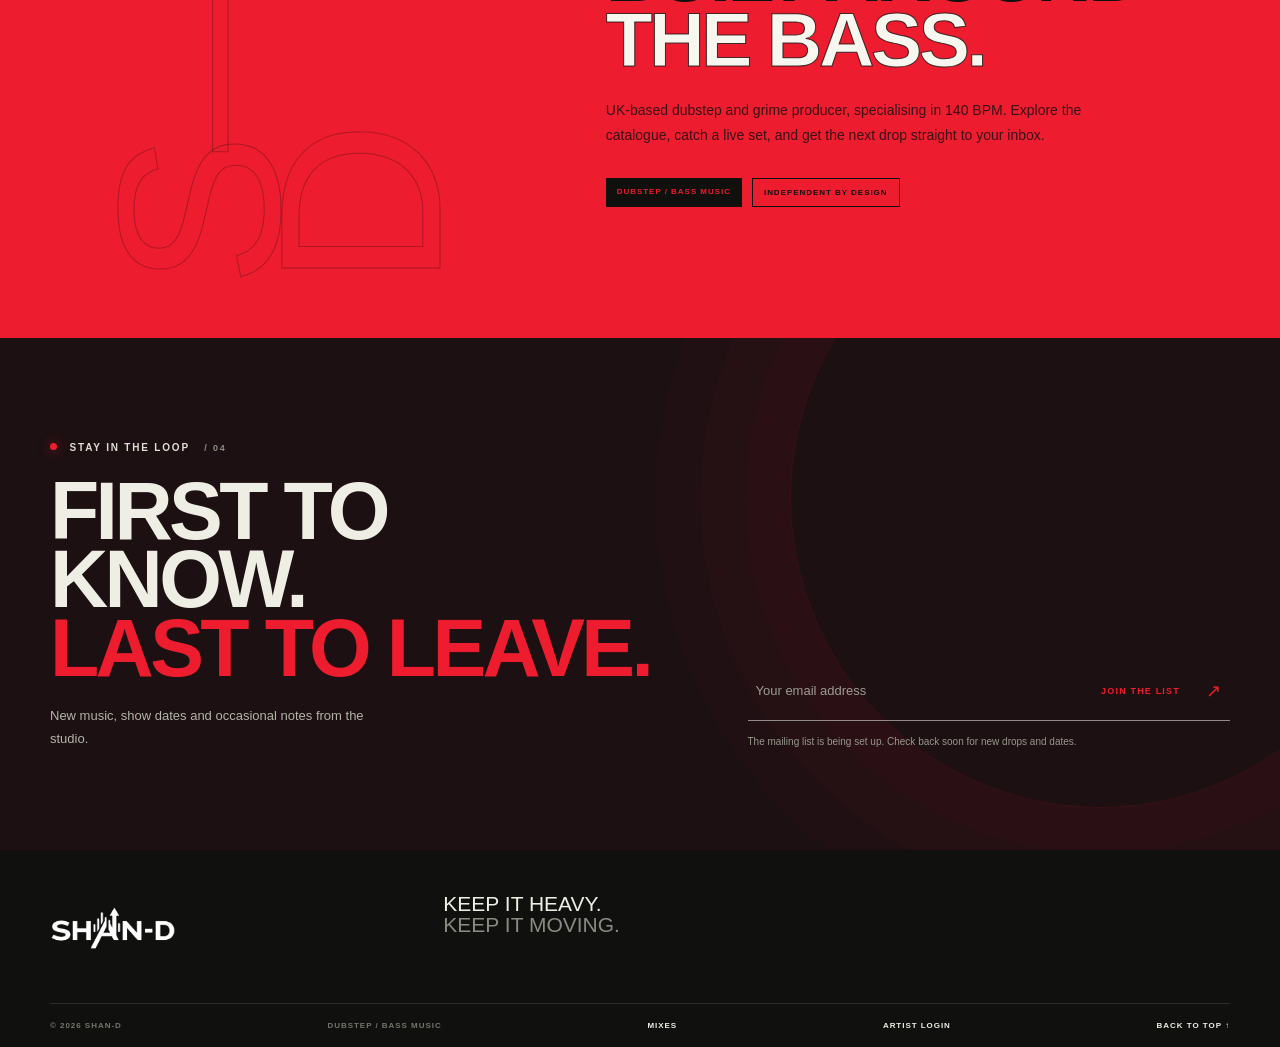
==== commit 5b9f89c4: "Add SoundCloud mixes page" ====
--- a/index.html
+++ b/index.html
@@ -22,8 +22,9 @@
         <span></span><span></span>
       </button>
       <nav class="main-nav" id="primary-nav" aria-label="Main navigation">
+        <a href="#shows">Shows</a>
         <a href="#music">Music</a>
-        <a href="#shows">Shows</a>
+        <a href="mixes/">Mixes</a>
         <a href="#about">About</a>
         <a class="nav-cta" href="#newsletter">Get updates <span aria-hidden="true">↗</span></a>
       </nav>
@@ -56,25 +57,25 @@
       <div class="hero-index" aria-hidden="true"><span>01</span><i></i><span>04</span></div>
     </section>
     <div class="ticker" aria-label="Sound system energy"><div class="ticker-track" aria-hidden="true"><span>SUB FREQUENCY</span><b>✳</b><span>SOUND SYSTEM MUSIC</span><b>✳</b><span>DEEP CUTS</span><b>✳</b><span>SUB FREQUENCY</span><b>✳</b><span>SOUND SYSTEM MUSIC</span><b>✳</b><span>DEEP CUTS</span><b>✳</b></div></div>
-    <section class="section section--music" id="music" aria-labelledby="music-title">
-      <div class="section-wrap">
-        <div class="section-heading">
-          <div><p class="eyebrow eyebrow--dark">THE DIGITAL SHOP <span class="heading-mark">/ 01</span></p><h2 id="music-title">Music for<br><em>the system.</em></h2></div>
-          <p class="section-note">Listen on this page; purchases and downloads continue through Bandcamp.</p>
-        </div>
-        <div class="music-grid" id="music-grid" aria-live="polite"></div>
-        <div class="shop-footnote"><span class="shop-footnote__mark">↗</span> Checkout and digital delivery via Bandcamp.</div>
-      </div>
-    </section>
     <section class="section section--shows" id="shows" aria-labelledby="shows-title">
       <div class="section-wrap shows-layout">
         <div class="shows-intro">
-          <p class="eyebrow"><span class="status-dot"></span> ON THE ROAD <span class="heading-mark">/ 02</span></p>
+          <p class="eyebrow"><span class="status-dot"></span> ON THE ROAD <span class="heading-mark">/ 01</span></p>
           <h2 id="shows-title">Catch the<br><em>low end.</em></h2>
           <p>Upcoming sets, club nights and sound system sessions.</p>
           <a class="text-link text-link--light" href="#newsletter">Get show alerts <span aria-hidden="true">↘</span></a>
         </div>
         <div class="shows-list" id="shows-list" aria-live="polite"></div>
+      </div>
+    </section>
+    <section class="section section--music" id="music" aria-labelledby="music-title">
+      <div class="section-wrap">
+        <div class="section-heading">
+          <div><p class="eyebrow eyebrow--dark">THE DIGITAL SHOP <span class="heading-mark">/ 02</span></p><h2 id="music-title">Music for<br><em>the system.</em></h2></div>
+          <p class="section-note">Listen on this page; purchases and downloads continue through Bandcamp.</p>
+        </div>
+        <div class="music-grid" id="music-grid" aria-live="polite"></div>
+        <div class="shop-footnote"><span class="shop-footnote__mark">↗</span> Checkout and digital delivery via Bandcamp.</div>
       </div>
     </section>
     <section class="section section--about" id="about" aria-labelledby="about-title">
@@ -115,7 +116,7 @@
       <div class="footer-socials" id="footer-socials" aria-label="Social links"></div>
     </div>
     <div class="section-wrap footer-bottom">
-      <span>© <span id="year"></span> SHAN-D</span><span>DUBSTEP / BASS MUSIC</span><a href="admin/">ARTIST LOGIN</a><a href="#top">BACK TO TOP ↑</a>
+      <span>© <span id="year"></span> SHAN-D</span><span>DUBSTEP / BASS MUSIC</span><a href="mixes/">MIXES</a><a href="admin/">ARTIST LOGIN</a><a href="#top">BACK TO TOP ↑</a>
     </div>
   </footer>
 </body>
--- a/assets/style.css
+++ b/assets/style.css
@@ -260,3 +260,36 @@
   *,*::before,*::after { scroll-behavior: auto !important; animation-duration: .01ms !important; animation-iteration-count: 1 !important; transition-duration: .01ms !important; }
   .reveal { opacity: 1; transform: none; }
 }
+
+.mixes-hero { padding-block: 96px 78px; background: radial-gradient(ellipse at 78% 22%,rgba(237,28,46,.14),transparent 36%),linear-gradient(125deg,#10100f,#1c1214 68%,#10100f); }
+.mixes-hero h1 { margin: 0; font-family: var(--display); font-size: clamp(4.7rem,9.2vw,8rem); line-height: .81; letter-spacing: -.045em; text-transform: uppercase; }
+.mixes-hero h1 em { color: var(--accent); font-style: normal; }
+.mixes-hero__copy { max-width: 420px; margin: 28px 0 12px; color: #b7b7ad; font-size: 15px; line-height: 1.7; }
+.mixes-library { padding-block: 94px 120px; color: var(--ink); background: var(--paper); }
+.mixes-library .section-heading { margin-bottom: 48px; }
+.mixes-library h2 { margin: 0; font-family: var(--display); font-size: clamp(3.8rem,6vw,6rem); line-height: .85; letter-spacing: -.035em; text-transform: uppercase; }
+.mixes-library h2 em { color: #d51e31; font-style: normal; }
+.mixes-grid { display: grid; grid-template-columns: repeat(auto-fit,minmax(min(100%,420px),1fr)); gap: 22px; }
+.mix-card { min-width: 0; padding: 24px; color: var(--ink); background: #fff; border-top: 4px solid var(--accent); box-shadow: 0 18px 40px rgba(0,0,0,.08); }
+.mix-card__eyebrow { margin: 0 0 11px; color: #8f1220; font-size: 9px; font-weight: 900; letter-spacing: .15em; text-transform: uppercase; }
+.mix-card h3 { margin: 0; font-family: var(--display); font-size: clamp(1.7rem,3vw,2.4rem); line-height: .96; text-transform: uppercase; }
+.mix-card__note { margin: 13px 0 20px; color: #65665e; font-size: 13px; line-height: 1.65; }
+.mix-card__player { display: block; width: 100%; height: 166px; border: 0; background: #f7f7ef; }
+.mix-card__link { display: flex; align-items: center; justify-content: space-between; gap: 12px; margin-top: 13px; padding-top: 12px; color: #20201d; border-top: 1px solid #deded6; font-size: 9px; font-weight: 900; letter-spacing: .14em; }
+.mix-card__link span { color: #c8182b; font-size: 15px; }
+.mix-card__link:hover { color: #a20f1d; }
+.mix-empty { min-height: 190px; display: grid; align-content: center; padding: 26px; background: #fff; border: 1px solid #d8d8cf; }
+.mix-empty__mark { color: #c8182b; font-family: var(--display); font-size: 42px; line-height: 1; }
+.mix-empty h3 { margin: 10px 0 0; font-family: var(--display); font-size: 25px; text-transform: uppercase; }
+.mix-empty p { margin: 8px 0 0; color: #65665e; font-size: 13px; line-height: 1.6; }
+.footer-pages { gap: 16px; }
+@media (max-width: 700px) {
+  .mixes-hero { padding-block: 72px 58px; }
+  .mixes-hero h1 { font-size: clamp(4.3rem,18vw,7rem); }
+  .mixes-library { padding-block: 76px; }
+  .mixes-library .section-heading { margin-bottom: 34px; }
+  .mixes-library h2 { font-size: clamp(3.5rem,14vw,5.2rem); }
+  .mix-card { padding: 18px; }
+  .mix-card__player { height: 166px; }
+  .footer-pages { grid-column: 1/-1; justify-content: start; }
+}
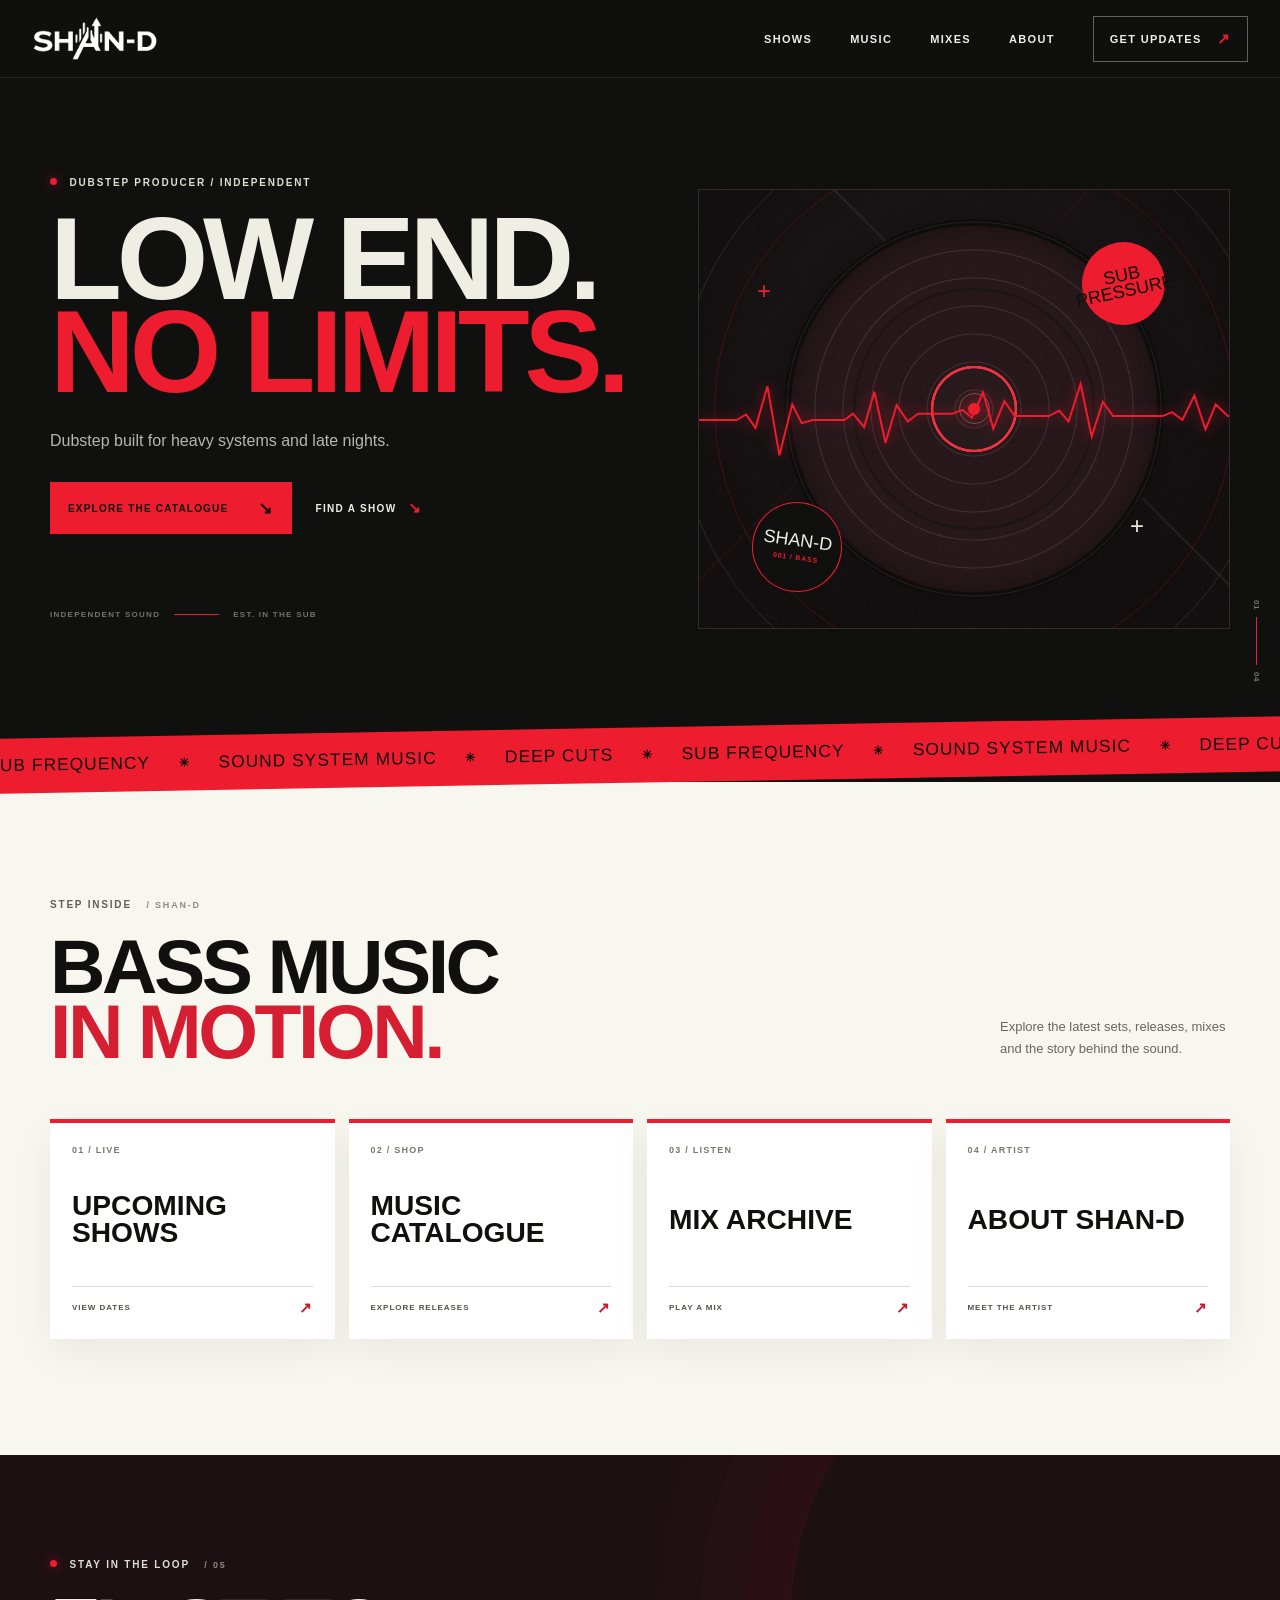
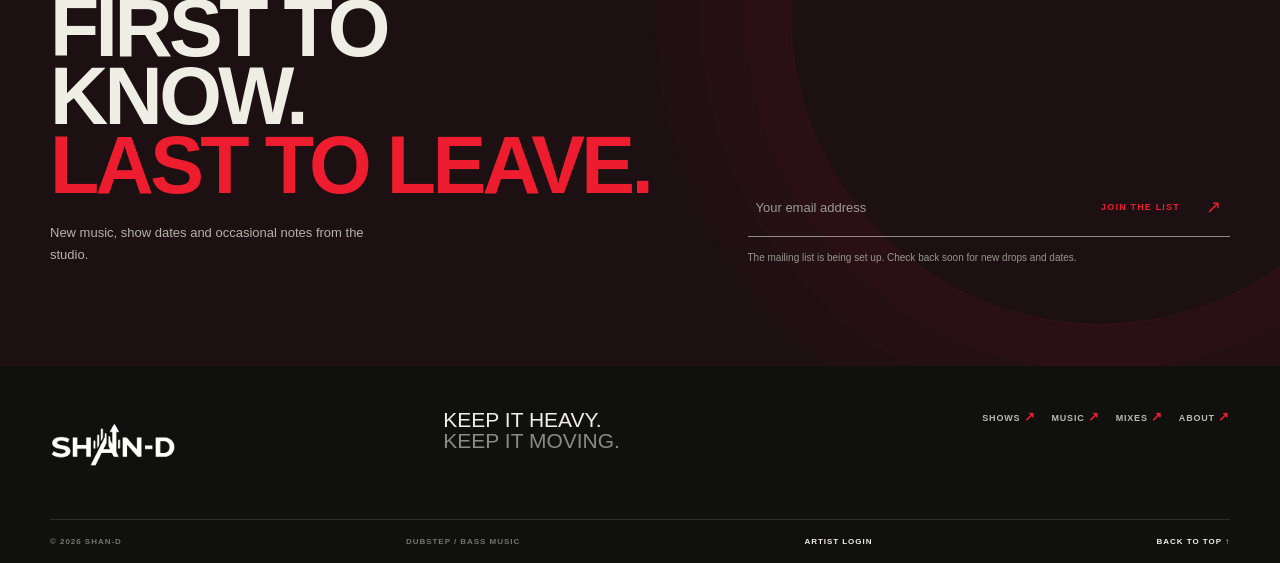
==== commit 1dfdf64c: "Give Shows Music and About their own pages" ====
--- a/index.html
+++ b/index.html
@@ -22,10 +22,10 @@
         <span></span><span></span>
       </button>
       <nav class="main-nav" id="primary-nav" aria-label="Main navigation">
-        <a href="#shows">Shows</a>
-        <a href="#music">Music</a>
+        <a href="shows/">Shows</a>
+        <a href="music/">Music</a>
         <a href="mixes/">Mixes</a>
-        <a href="#about">About</a>
+        <a href="about/">About</a>
         <a class="nav-cta" href="#newsletter">Get updates <span aria-hidden="true">↗</span></a>
       </nav>
     </div>
@@ -37,8 +37,8 @@
         <h1 id="hero-title">LOW END.<br><em>NO LIMITS.</em></h1>
         <p class="hero-intro">Dubstep built for heavy systems and late nights.</p>
         <div class="hero-actions">
-          <a class="button button--accent" href="#music">Explore the catalogue <span aria-hidden="true">↘</span></a>
-          <a class="text-link" href="#shows">Find a show <span aria-hidden="true">↘</span></a>
+          <a class="button button--accent" href="music/">Explore the catalogue <span aria-hidden="true">↘</span></a>
+          <a class="text-link" href="shows/">Find a show <span aria-hidden="true">↘</span></a>
         </div>
         <div class="hero-caption"><span>INDEPENDENT SOUND</span><span class="caption-rule" aria-hidden="true"></span><span>EST. IN THE SUB</span></div>
       </div>
@@ -57,35 +57,17 @@
       <div class="hero-index" aria-hidden="true"><span>01</span><i></i><span>04</span></div>
     </section>
     <div class="ticker" aria-label="Sound system energy"><div class="ticker-track" aria-hidden="true"><span>SUB FREQUENCY</span><b>✳</b><span>SOUND SYSTEM MUSIC</span><b>✳</b><span>DEEP CUTS</span><b>✳</b><span>SUB FREQUENCY</span><b>✳</b><span>SOUND SYSTEM MUSIC</span><b>✳</b><span>DEEP CUTS</span><b>✳</b></div></div>
-    <section class="section section--shows" id="shows" aria-labelledby="shows-title">
-      <div class="section-wrap shows-layout">
-        <div class="shows-intro">
-          <p class="eyebrow"><span class="status-dot"></span> ON THE ROAD <span class="heading-mark">/ 01</span></p>
-          <h2 id="shows-title">Catch the<br><em>low end.</em></h2>
-          <p>Upcoming sets, club nights and sound system sessions.</p>
-          <a class="text-link text-link--light" href="#newsletter">Get show alerts <span aria-hidden="true">↘</span></a>
-        </div>
-        <div class="shows-list" id="shows-list" aria-live="polite"></div>
-      </div>
-    </section>
-    <section class="section section--music" id="music" aria-labelledby="music-title">
+    <section class="home-explore section" aria-labelledby="explore-title">
       <div class="section-wrap">
         <div class="section-heading">
-          <div><p class="eyebrow eyebrow--dark">THE DIGITAL SHOP <span class="heading-mark">/ 02</span></p><h2 id="music-title">Music for<br><em>the system.</em></h2></div>
-          <p class="section-note">Listen on this page; purchases and downloads continue through Bandcamp.</p>
+          <div><p class="eyebrow eyebrow--dark">STEP INSIDE <span class="heading-mark">/ SHAN-D</span></p><h2 id="explore-title">Bass music<br><em>in motion.</em></h2></div>
+          <p class="section-note">Explore the latest sets, releases, mixes and the story behind the sound.</p>
         </div>
-        <div class="music-grid" id="music-grid" aria-live="polite"></div>
-        <div class="shop-footnote"><span class="shop-footnote__mark">↗</span> Checkout and digital delivery via Bandcamp.</div>
-      </div>
-    </section>
-    <section class="section section--about" id="about" aria-labelledby="about-title">
-      <div class="section-wrap about-layout">
-        <div class="about-number" aria-hidden="true">S—D</div>
-        <div class="about-content">
-          <p class="eyebrow eyebrow--dark">IN THE MIX <span class="heading-mark">/ 03</span></p>
-          <h2 id="about-title">Built around<br><em>the bass.</em></h2>
-          <p class="about-copy" id="about-copy"></p>
-          <div class="about-bottom"><span class="about-tag">DUBSTEP / BASS MUSIC</span><span class="about-tag about-tag--outline">INDEPENDENT BY DESIGN</span></div>
+        <div class="home-link-grid">
+          <a class="home-link-card" href="shows/"><span>01 / LIVE</span><h3>Upcoming shows</h3><b>VIEW DATES <i aria-hidden="true">↗</i></b></a>
+          <a class="home-link-card" href="music/"><span>02 / SHOP</span><h3>Music catalogue</h3><b>EXPLORE RELEASES <i aria-hidden="true">↗</i></b></a>
+          <a class="home-link-card" href="mixes/"><span>03 / LISTEN</span><h3>Mix archive</h3><b>PLAY A MIX <i aria-hidden="true">↗</i></b></a>
+          <a class="home-link-card" href="about/"><span>04 / ARTIST</span><h3>About Shan-D</h3><b>MEET THE ARTIST <i aria-hidden="true">↗</i></b></a>
         </div>
       </div>
     </section>
@@ -93,7 +75,7 @@
       <div class="newsletter-noise" aria-hidden="true"></div>
       <div class="section-wrap newsletter-layout">
         <div>
-          <p class="eyebrow"><span class="status-dot"></span> STAY IN THE LOOP <span class="heading-mark">/ 04</span></p>
+          <p class="eyebrow"><span class="status-dot"></span> STAY IN THE LOOP <span class="heading-mark">/ 05</span></p>
           <h2 id="newsletter-title">First to know.<br><em>Last to leave.</em></h2>
           <p class="newsletter-copy">New music, show dates and occasional notes from the studio.</p>
         </div>
@@ -113,10 +95,18 @@
     <div class="section-wrap footer-top">
       <a class="wordmark wordmark--footer" href="#top" aria-label="Back to top"><img class="wordmark__image" src="assets/shan-d-logo.png" alt="Shan-D"></a>
       <p>Keep it heavy.<br><span>Keep it moving.</span></p>
-      <div class="footer-socials" id="footer-socials" aria-label="Social links"></div>
+      <div class="footer-utility">
+        <nav class="footer-socials footer-pages" aria-label="Website pages">
+          <a href="shows/">Shows <span aria-hidden="true">↗</span></a>
+          <a href="music/">Music <span aria-hidden="true">↗</span></a>
+          <a href="mixes/">Mixes <span aria-hidden="true">↗</span></a>
+          <a href="about/">About <span aria-hidden="true">↗</span></a>
+        </nav>
+        <div class="footer-socials footer-socials--artist" id="footer-socials" aria-label="Social links"></div>
+      </div>
     </div>
     <div class="section-wrap footer-bottom">
-      <span>© <span id="year"></span> SHAN-D</span><span>DUBSTEP / BASS MUSIC</span><a href="mixes/">MIXES</a><a href="admin/">ARTIST LOGIN</a><a href="#top">BACK TO TOP ↑</a>
+      <span>© <span id="year"></span> SHAN-D</span><span>DUBSTEP / BASS MUSIC</span><a href="admin/">ARTIST LOGIN</a><a href="#top">BACK TO TOP ↑</a>
     </div>
   </footer>
 </body>
--- a/assets/style.css
+++ b/assets/style.css
@@ -69,6 +69,21 @@
 .hero-index { position: absolute; right: -31px; bottom: 46px; display: flex; align-items: center; gap: 7px; color: #77776e; font-size: 8px; font-weight: 800; letter-spacing: .08em; writing-mode: vertical-rl; }
 .hero-index i { width: 1px; height: 48px; background: var(--accent); }
 @keyframes wave-drift { from { transform: translateY(-5px) scaleY(.94); } to { transform: translateY(5px) scaleY(1.04); } }
+
+.home-explore { color: var(--ink); background: var(--paper); }
+.home-explore h2 em { color: #d51e31; }
+.home-link-grid { display: grid; grid-template-columns: repeat(4,1fr); gap: 14px; }
+.home-link-card { min-height: 220px; display: flex; flex-direction: column; align-items: flex-start; justify-content: space-between; padding: 22px; background: #fff; border-top: 4px solid var(--accent); box-shadow: 0 14px 38px rgba(17,20,8,.06); transition: transform .25s ease,box-shadow .25s ease; }
+.home-link-card:hover { transform: translateY(-5px); box-shadow: 0 18px 42px rgba(20,0,2,.12); }
+.home-link-card > span { color: #77786e; font-size: 9px; font-weight: 900; letter-spacing: .14em; }
+.home-link-card h3 { margin: 26px 0; font-family: var(--display); font-size: clamp(1.4rem,2.2vw,2rem); line-height: .95; text-transform: uppercase; }
+.home-link-card b { width: 100%; display: flex; align-items: center; justify-content: space-between; padding-top: 12px; color: #51524b; border-top: 1px solid #deded6; font-size: 8px; letter-spacing: .12em; }
+.home-link-card i { color: #c8182b; font-size: 15px; font-style: normal; }
+
+.page-hero { padding-block: 96px 78px; background: radial-gradient(ellipse at 78% 22%,rgba(237,28,46,.14),transparent 36%),linear-gradient(125deg,#10100f,#1c1214 68%,#10100f); }
+.page-hero h1 { margin: 0; font-family: var(--display); font-size: clamp(4.7rem,9.2vw,8rem); line-height: .81; letter-spacing: -.045em; text-transform: uppercase; }
+.page-hero h1 em { color: var(--accent); font-style: normal; }
+.page-hero__copy { max-width: 470px; margin: 28px 0 12px; color: #b7b7ad; font-size: 15px; line-height: 1.7; }
 
 .ticker { overflow: hidden; padding: 17px 0; color: var(--ink); background: var(--accent); transform: rotate(-1deg) scale(1.02); }
 .ticker-track { width: max-content; display: flex; align-items: center; gap: 28px; animation: ticker-slide 30s linear infinite; font-family: var(--display); font-size: 17px; letter-spacing: .06em; white-space: nowrap; }
@@ -124,6 +139,7 @@
 
 .section--shows { position: relative; background: #181113; }
 .section--shows::before { position: absolute; top: 0; right: 0; width: 47%; height: 100%; content: ""; background: repeating-linear-gradient(135deg,transparent 0 49px,rgba(237,28,46,.03) 50px 51px); mask-image: linear-gradient(90deg,transparent,black); pointer-events: none; }
+.section--shows .section-note { color: #aaa99f; }
 .shows-layout { position: relative; display: grid; grid-template-columns: .78fr 1.22fr; gap: 9%; }
 .shows-intro h2 { margin-bottom: 26px; }
 .shows-intro > p:not(.eyebrow) { max-width: 280px; margin: 0 0 23px; color: #aaa99f; font-size: 13px; line-height: 1.7; }
@@ -156,6 +172,9 @@
 .about-bottom { display: flex; flex-wrap: wrap; gap: 10px; }
 .about-tag { display: inline-block; padding: 9px 11px; color: var(--accent); background: var(--ink); font-size: 8px; font-weight: 900; letter-spacing: .12em; }
 .about-tag--outline { color: var(--ink); background: transparent; border: 1px solid var(--ink); }
+.about-contact { display: inline-flex; align-items: center; gap: 10px; margin-top: 27px; color: var(--ink); font-size: 10px; font-weight: 900; letter-spacing: .1em; text-transform: uppercase; }
+.about-contact span { color: #fff; font-size: 16px; }
+.about-contact:hover { color: #fff; }
 
 .newsletter { position: relative; overflow: hidden; padding-block: 103px 100px; background: #1c1012; }
 .newsletter-noise { position: absolute; top: -150px; right: -130px; width: 620px; height: 620px; border: 1px solid rgba(237,28,46,.13); border-radius: 50%; box-shadow: 0 0 0 45px rgba(237,28,46,.025),0 0 0 90px rgba(237,28,46,.025),0 0 0 135px rgba(237,28,46,.02); }
@@ -176,6 +195,7 @@
 .wordmark--footer { margin-top: 4px; }
 .footer-top > p { margin: 0; color: var(--cream); font-family: var(--display); font-size: 21px; line-height: 1; text-transform: uppercase; }
 .footer-top > p span { color: #898a80; }
+.footer-utility { display: grid; justify-items: end; gap: 17px; }
 .footer-socials { display: flex; justify-content: end; flex-wrap: wrap; gap: 15px; }
 .footer-socials a { color: #b9b9af; font-size: 9px; font-weight: 800; letter-spacing: .09em; text-transform: uppercase; }
 .footer-socials a span { color: var(--accent); font-size: 13px; }
@@ -192,6 +212,8 @@
   .hero-caption { margin-top: 54px; }
   .release-art { min-height: 230px; }
   .shows-layout { gap: 5%; }
+  .home-link-grid { grid-template-columns: repeat(2,1fr); }
+  .home-link-card { min-height: 200px; }
 }
 @media (max-width: 700px) {
   html { scroll-padding-top: 4.5rem; }
@@ -245,6 +267,8 @@
   .footer-top { grid-template-columns: 1fr 1fr; gap: 28px 18px; }
   .footer-top > p { justify-self: end; font-size: 17px; }
   .footer-socials { grid-column: 1/-1; justify-content: start; }
+  .footer-utility { grid-column: 1/-1; justify-items: start; gap: 14px; }
+  .footer-utility .footer-pages, .footer-utility .footer-socials--artist { grid-column: auto; justify-content: start; }
   .footer-bottom { flex-wrap: wrap; font-size: 7px; }
 }
 @media (max-width: 380px) {
@@ -284,6 +308,11 @@
 .mix-empty p { margin: 8px 0 0; color: #65665e; font-size: 13px; line-height: 1.6; }
 .footer-pages { gap: 16px; }
 @media (max-width: 700px) {
+  .page-hero { padding-block: 72px 58px; }
+  .page-hero h1 { font-size: clamp(4.3rem,18vw,7rem); }
+  .page-hero__copy { max-width: 330px; margin-top: 24px; font-size: 14px; }
+  .home-link-card { min-height: 180px; padding: 17px; }
+  .home-link-card h3 { font-size: clamp(1.4rem,6vw,1.8rem); }
   .mixes-hero { padding-block: 72px 58px; }
   .mixes-hero h1 { font-size: clamp(4.3rem,18vw,7rem); }
   .mixes-library { padding-block: 76px; }
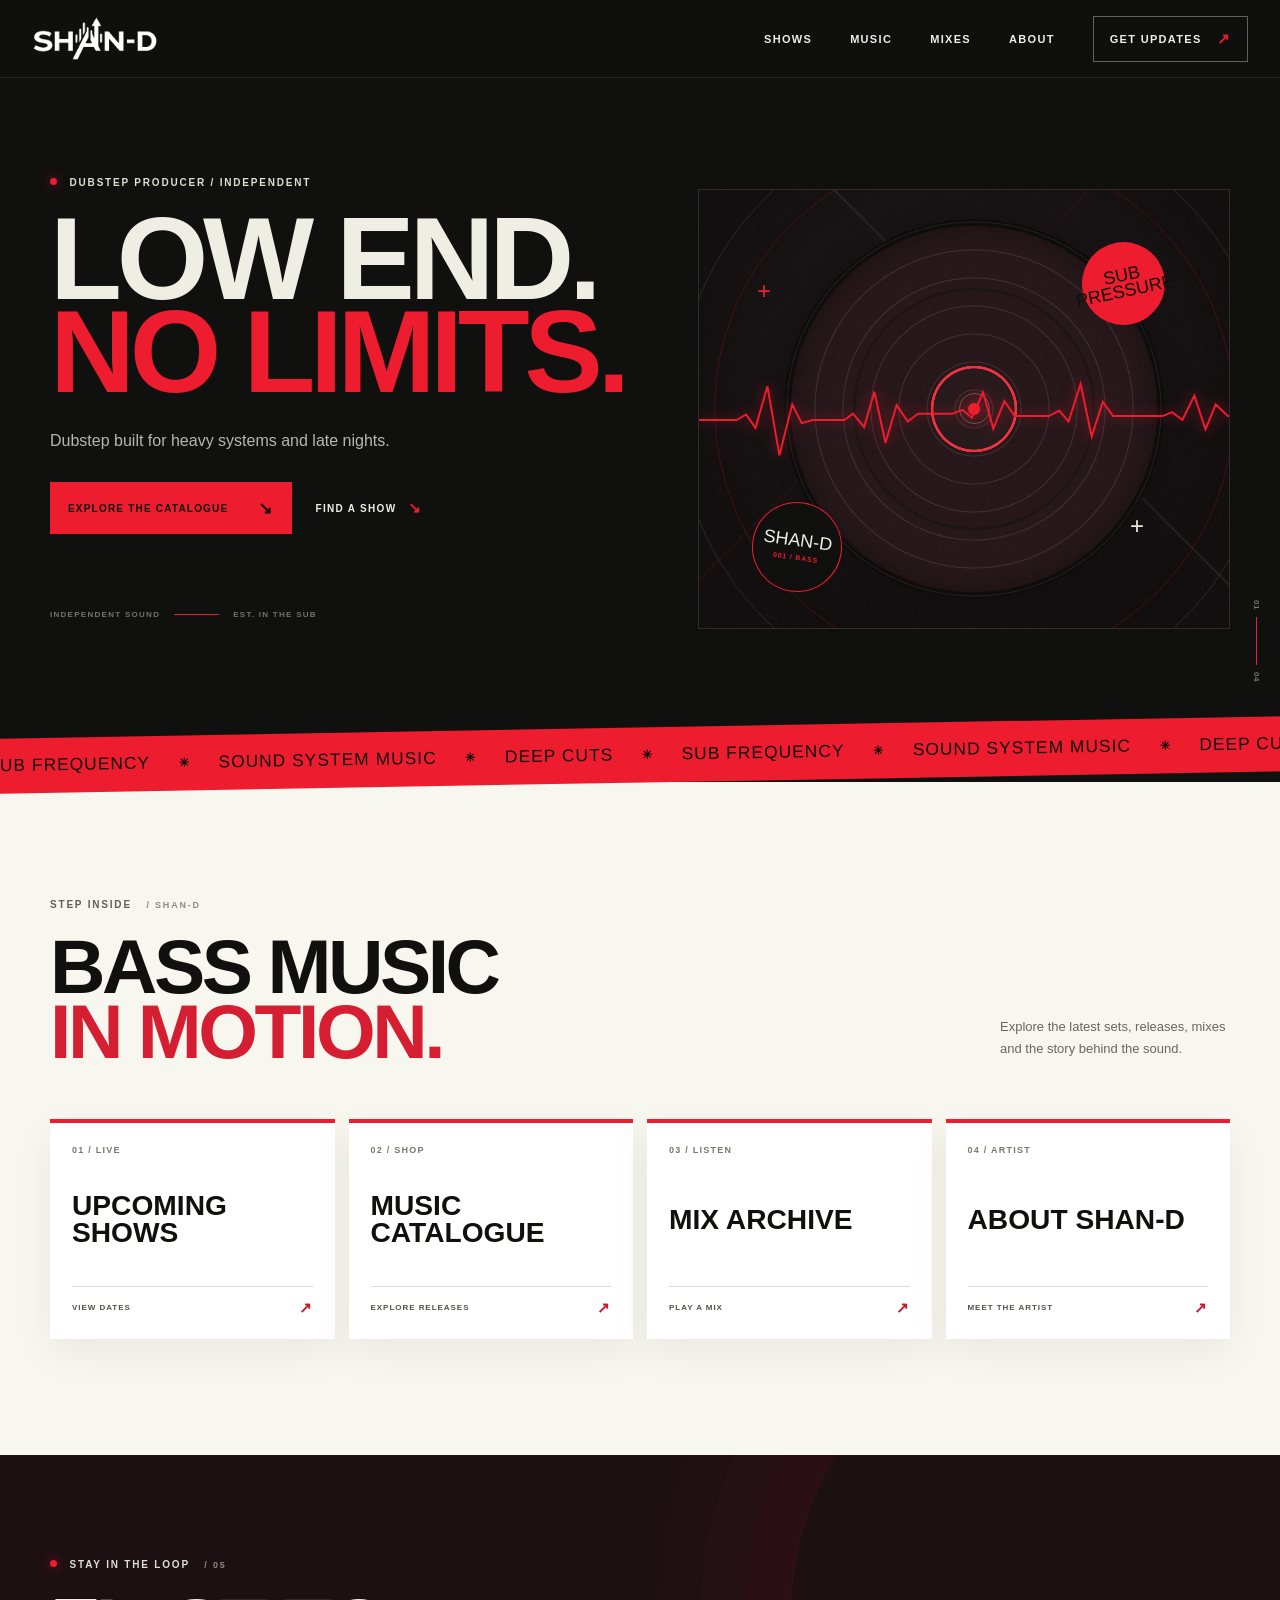
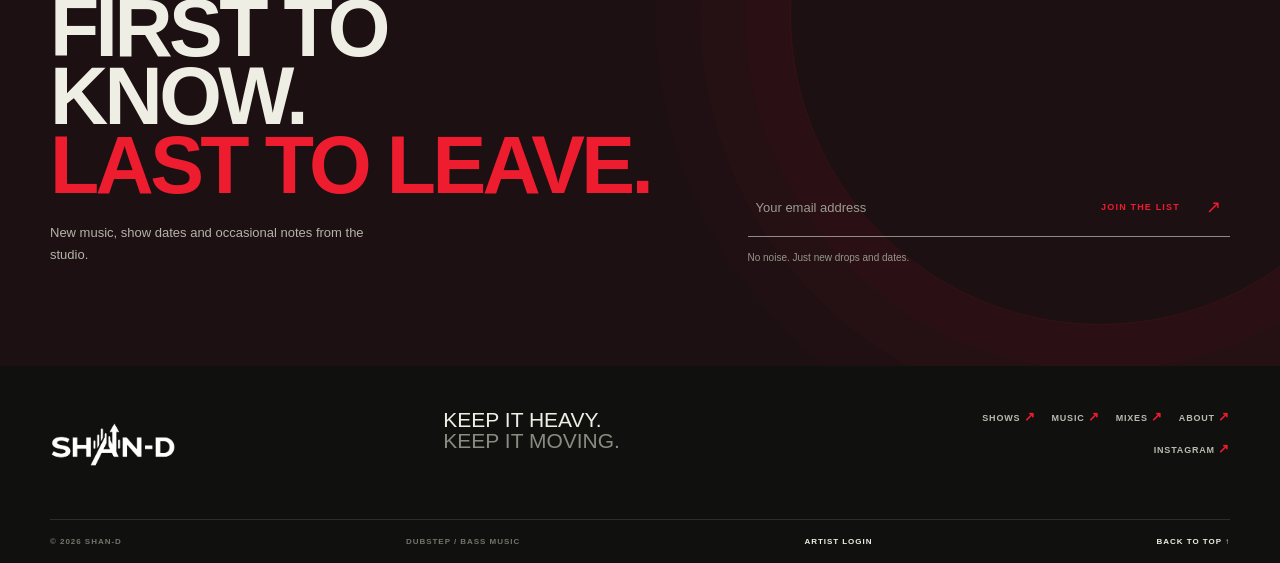
==== commit 41149211: "Bust cached styles and media scripts" ====
--- a/index.html
+++ b/index.html
@@ -6,9 +6,9 @@
   <meta name="theme-color" content="#10100f">
   <meta name="description" content="Official home of Shan-D: dubstep, digital releases, upcoming shows and new music.">
   <title>SHAN-D — Dubstep / Bass Music</title>
-  <link rel="stylesheet" href="assets/style.css">
+  <link rel="stylesheet" href="assets/style.css?v=24ea8ec">
   <script src="site-content.js" defer></script>
-  <script src="assets/main.js" defer></script>
+  <script src="assets/main.js?v=24ea8ec" defer></script>
 </head>
 <body>
   <a class="skip-link" href="#main">Skip to content</a>
--- a/assets/style.css
+++ b/assets/style.css
@@ -162,19 +162,37 @@
 .empty-state--music { grid-column: 1/-1; min-height: 190px; padding: 24px; color: #77786f; background: #fff; }
 .empty-state--music p { margin: 10px 0 0; font-size: 13px; }
 
-.section--about { padding-block: 120px; color: var(--ink); background: var(--accent); }
-.about-layout { display: grid; grid-template-columns: .85fr 1.15fr; gap: 8%; align-items: center; }
-.about-number { color: transparent; font-family: var(--display); font-size: clamp(8rem,18vw,17rem); line-height: .7; letter-spacing: -.08em; -webkit-text-stroke: 1px rgba(16,16,15,.29); transform: rotate(-90deg); }
-.section--about .eyebrow { color: #541018; }
-.section--about .heading-mark { color: #781b25; }
-.section--about h2 em { color: #f7f7ef; -webkit-text-stroke: 1px rgba(16,16,15,.8); }
-.about-copy { max-width: 540px; margin: 25px 0 30px; color: #3b1118; font-size: 14px; line-height: 1.8; }
+.section--about { padding-block: 110px; color: var(--cream); background: #181113; }
+.about-layout { display: grid; grid-template-columns: .95fr 1.05fr; gap: 7%; align-items: center; }
+.about-gallery { display: grid; grid-template-columns: repeat(2,minmax(0,1fr)); align-items: center; gap: 14px; }
+.about-gallery[hidden] { display: none; }
+.about-photo { min-width: 0; margin: 0; overflow: hidden; background: #100d0e; border: 1px solid rgba(238,238,228,.16); }
+.about-photo:nth-child(2) { margin-top: 50px; }
+.about-photo__image { position: relative; display: block; aspect-ratio: .66; overflow: hidden; background: #100d0e; }
+.about-photo__image img { display: block; width: 100%; height: 100%; object-fit: cover; object-position: center 38%; filter: grayscale(1) contrast(1.05); transition: transform .4s ease,filter .4s ease; }
+.about-photo:first-child .about-photo__image img { object-position: center 43%; }
+.about-photo__image:hover img { transform: scale(1.035); filter: grayscale(.15) contrast(1.04); }
+.about-photo__embed { position: relative; aspect-ratio: .66; overflow: hidden; background: #100d0e; }
+.about-photo__embed iframe { display: block; width: 100%; height: 100%; border: 0; background: #100d0e; }
+.about-photo__watch { display: block; padding: 9px 12px; color: var(--accent); font-size: 8px; font-weight: 900; letter-spacing: .12em; text-decoration: none; }
+.about-photo__watch span { margin-left: 3px; }
+.about-photo__play { position: absolute; right: 12px; bottom: 12px; display: grid; place-items: center; width: 34px; height: 34px; color: var(--ink); background: var(--accent); border-radius: 50%; font-size: 10px; }
+.about-photo figcaption { display: grid; gap: 6px; min-height: 59px; padding: 11px 12px 12px; }
+.about-photo__source { color: var(--accent); font-size: 7px; font-weight: 900; letter-spacing: .14em; }
+.about-photo__caption { color: #d2d1c7; font-size: 9px; line-height: 1.4; }
+.section--about .eyebrow { color: var(--accent); }
+.section--about .heading-mark { color: #aaa99f; }
+.section--about h2 em { color: var(--accent); }
+.about-copy { max-width: 570px; margin: 25px 0 30px; color: #c3c2b8; font-size: 14px; line-height: 1.8; }
+.about-copy p { margin: 0 0 15px; }
+.about-copy p:last-child { margin-bottom: 0; }
 .about-bottom { display: flex; flex-wrap: wrap; gap: 10px; }
-.about-tag { display: inline-block; padding: 9px 11px; color: var(--accent); background: var(--ink); font-size: 8px; font-weight: 900; letter-spacing: .12em; }
-.about-tag--outline { color: var(--ink); background: transparent; border: 1px solid var(--ink); }
-.about-contact { display: inline-flex; align-items: center; gap: 10px; margin-top: 27px; color: var(--ink); font-size: 10px; font-weight: 900; letter-spacing: .1em; text-transform: uppercase; }
-.about-contact span { color: #fff; font-size: 16px; }
-.about-contact:hover { color: #fff; }
+.about-tag { display: inline-block; padding: 9px 11px; color: var(--ink); background: var(--accent); font-size: 8px; font-weight: 900; letter-spacing: .12em; }
+.about-tag--outline { color: var(--cream); background: transparent; border: 1px solid rgba(238,238,228,.38); }
+.about-actions { display: flex; flex-wrap: wrap; gap: 0 24px; }
+.about-contact { display: inline-flex; align-items: center; gap: 10px; margin-top: 27px; color: var(--cream); font-size: 9px; font-weight: 900; letter-spacing: .1em; text-transform: uppercase; }
+.about-contact span { color: var(--accent); font-size: 16px; }
+.about-contact:hover { color: var(--accent); }
 
 .newsletter { position: relative; overflow: hidden; padding-block: 103px 100px; background: #1c1012; }
 .newsletter-noise { position: absolute; top: -150px; right: -130px; width: 620px; height: 620px; border: 1px solid rgba(237,28,46,.13); border-radius: 50%; box-shadow: 0 0 0 45px rgba(237,28,46,.025),0 0 0 90px rgba(237,28,46,.025),0 0 0 135px rgba(237,28,46,.02); }
@@ -255,11 +273,17 @@
   .show-ticket { grid-column: 2; justify-self: start; margin-top: -4px; padding-block: 2px; }
   .show-details h3 { font-size: 20px; }
   .section--about { padding-block: 78px; }
-  .about-layout { grid-template-columns: 1fr; gap: 12px; }
-  .about-number { display: none; }
+  .about-layout { grid-template-columns: 1fr; gap: 40px; }
+  .about-gallery { gap: 10px; }
+  .about-photo:nth-child(2) { margin-top: 25px; }
+  .about-photo__image { aspect-ratio: .72; }
+  .about-photo__embed { aspect-ratio: .72; }
+  .about-photo figcaption { min-height: 54px; padding: 9px; }
+  .about-photo__caption { font-size: 8px; }
   .about-copy { margin-block: 20px 25px; font-size: 13px; }
   .about-bottom { gap: 7px; }
   .about-tag { font-size: 7px; }
+  .about-actions { gap: 0 18px; }
   .newsletter { padding-block: 76px; }
   .newsletter-layout { grid-template-columns: 1fr; gap: 40px; }
   .newsletter-form { min-height: 54px; }
@@ -299,6 +323,8 @@
 .mix-card h3 { margin: 0; font-family: var(--display); font-size: clamp(1.7rem,3vw,2.4rem); line-height: .96; text-transform: uppercase; }
 .mix-card__note { margin: 13px 0 20px; color: #65665e; font-size: 13px; line-height: 1.65; }
 .mix-card__player { display: block; width: 100%; height: 166px; border: 0; background: #f7f7ef; }
+.mix-card__eyebrow--player { margin: 18px 0 6px; }
+.mix-card__audio { display: block; width: 100%; height: 48px; margin: 0 0 5px; accent-color: var(--accent); color-scheme: dark; }
 .mix-card__link { display: flex; align-items: center; justify-content: space-between; gap: 12px; margin-top: 13px; padding-top: 12px; color: #20201d; border-top: 1px solid #deded6; font-size: 9px; font-weight: 900; letter-spacing: .14em; }
 .mix-card__link span { color: #c8182b; font-size: 15px; }
 .mix-card__link:hover { color: #a20f1d; }
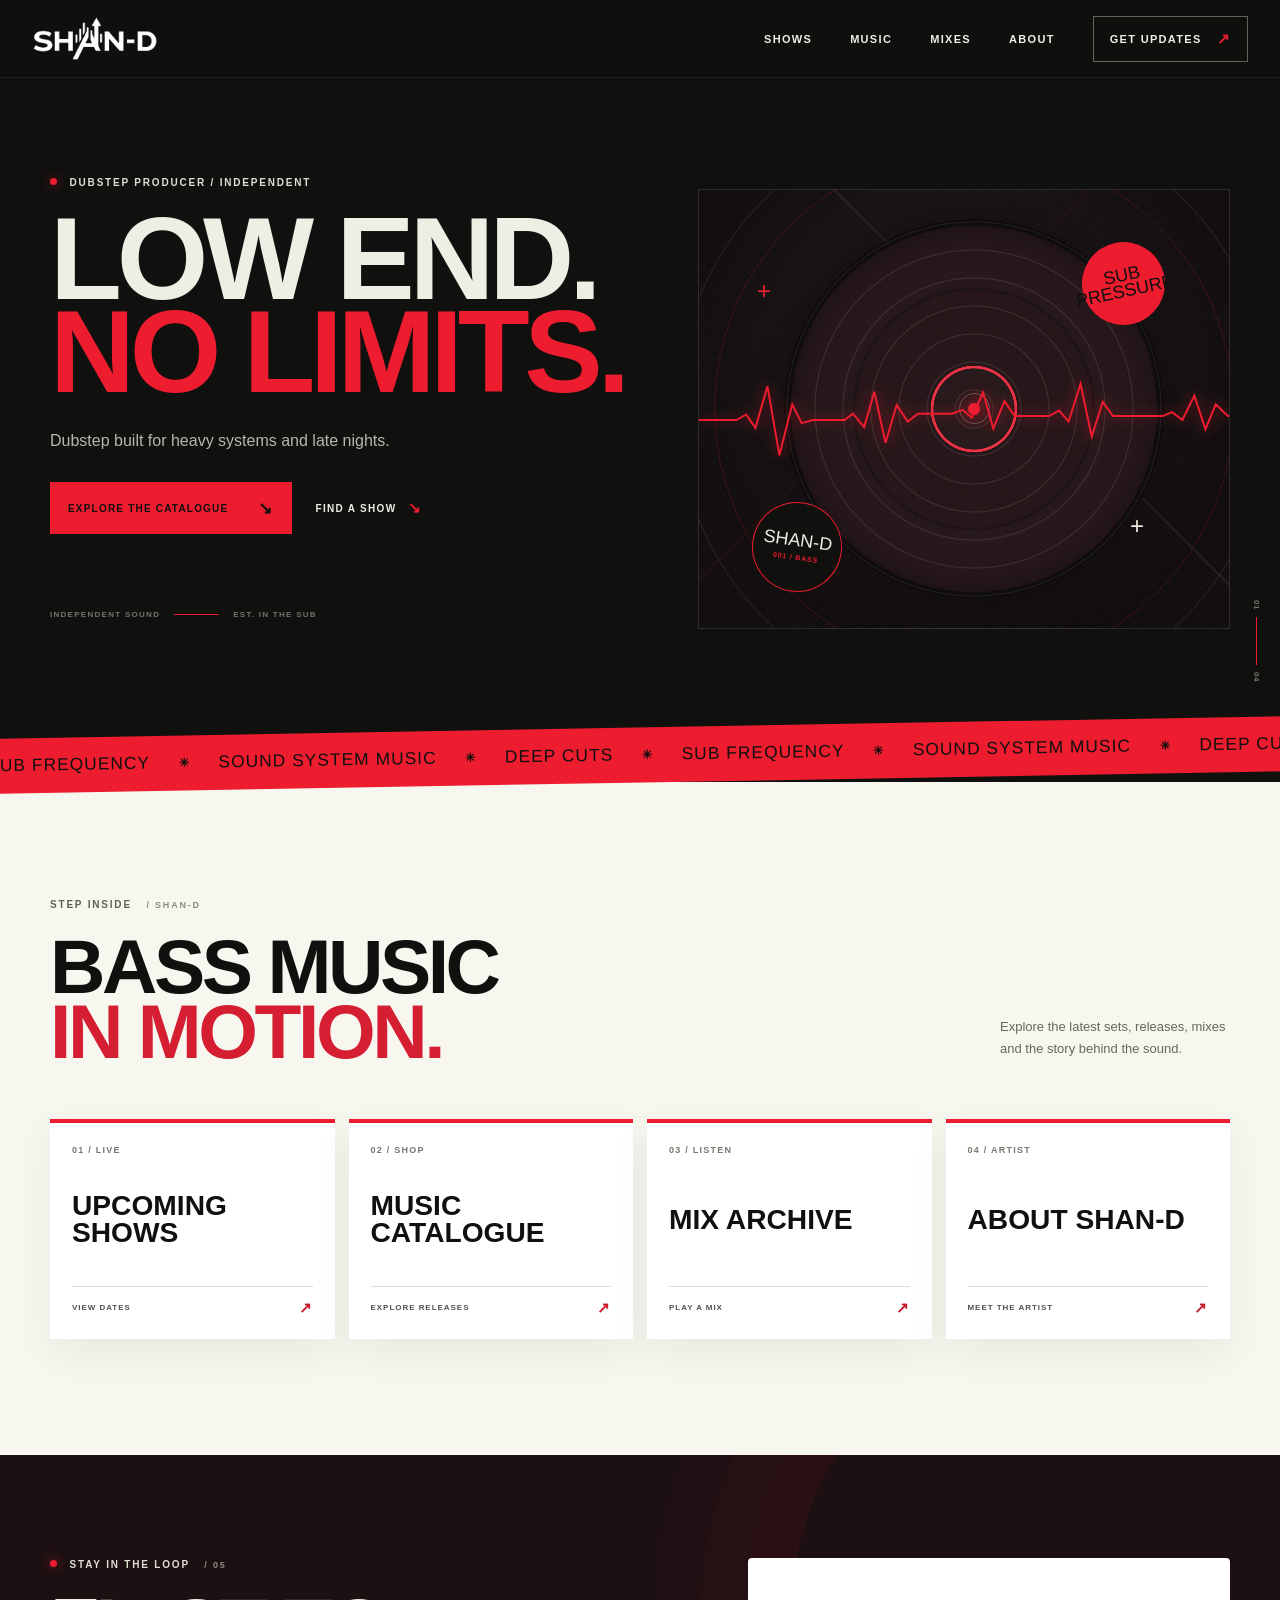
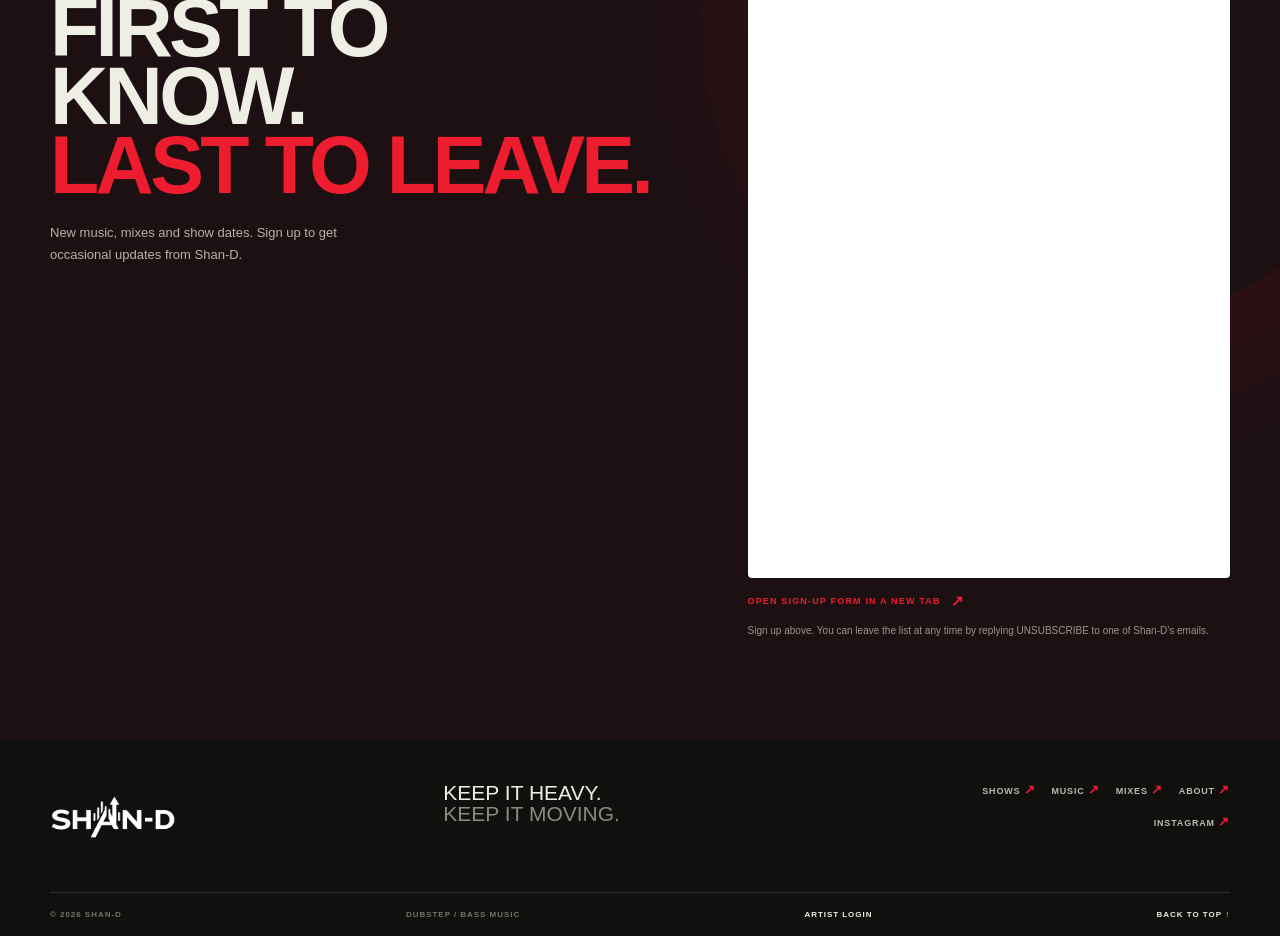
==== commit 98633f04: "Connect the mailing list signup form" ====
--- a/index.html
+++ b/index.html
@@ -6,9 +6,9 @@
   <meta name="theme-color" content="#10100f">
   <meta name="description" content="Official home of Shan-D: dubstep, digital releases, upcoming shows and new music.">
   <title>SHAN-D — Dubstep / Bass Music</title>
-  <link rel="stylesheet" href="assets/style.css?v=24ea8ec">
+  <link rel="stylesheet" href="assets/style.css?v=signup-20261028">
   <script src="site-content.js" defer></script>
-  <script src="assets/main.js?v=24ea8ec" defer></script>
+  <script src="assets/main.js?v=signup-20261028" defer></script>
 </head>
 <body>
   <a class="skip-link" href="#main">Skip to content</a>
@@ -77,15 +77,12 @@
         <div>
           <p class="eyebrow"><span class="status-dot"></span> STAY IN THE LOOP <span class="heading-mark">/ 05</span></p>
           <h2 id="newsletter-title">First to know.<br><em>Last to leave.</em></h2>
-          <p class="newsletter-copy">New music, show dates and occasional notes from the studio.</p>
+          <p class="newsletter-copy">New music, mixes and show dates. Sign up to get occasional updates from Shan-D.</p>
         </div>
         <div class="newsletter-form-wrap">
-          <form class="newsletter-form" id="newsletter-form">
-            <label class="sr-only" for="newsletter-email">Email address</label>
-            <input id="newsletter-email" type="email" autocomplete="email" placeholder="Your email address" required>
-            <button type="submit" aria-label="Join the mailing list"><span>JOIN THE LIST</span><b aria-hidden="true">↗</b></button>
-          </form>
-          <p class="form-note" id="newsletter-status" role="status">No noise. Just new drops and dates.</p>
+          <iframe class="newsletter-embed" id="newsletter-form" title="Join the Shan-D mailing list" loading="lazy" referrerpolicy="strict-origin-when-cross-origin" hidden></iframe>
+          <a class="newsletter-open-link" id="newsletter-open-link" target="_blank" rel="noopener noreferrer" hidden>OPEN SIGN-UP FORM IN A NEW TAB <span aria-hidden="true">↗</span></a>
+          <p class="form-note" id="newsletter-status" role="status">The sign-up form is loading.</p>
           <p class="form-error" id="newsletter-setup-note" hidden></p>
         </div>
       </div>
--- a/assets/style.css
+++ b/assets/style.css
@@ -196,15 +196,14 @@
 
 .newsletter { position: relative; overflow: hidden; padding-block: 103px 100px; background: #1c1012; }
 .newsletter-noise { position: absolute; top: -150px; right: -130px; width: 620px; height: 620px; border: 1px solid rgba(237,28,46,.13); border-radius: 50%; box-shadow: 0 0 0 45px rgba(237,28,46,.025),0 0 0 90px rgba(237,28,46,.025),0 0 0 135px rgba(237,28,46,.02); }
-.newsletter-layout { position: relative; display: grid; grid-template-columns: 1fr .8fr; gap: 8%; align-items: end; }
+.newsletter-layout { position: relative; display: grid; grid-template-columns: 1fr .8fr; gap: 8%; align-items: start; }
 .newsletter h2 { font-size: clamp(3.8rem,6.3vw,6.2rem); }
 .newsletter-copy { max-width: 330px; margin: 23px 0 0; color: #b3b4a8; font-size: 13px; line-height: 1.7; }
-.newsletter-form { display: flex; min-height: 59px; border-bottom: 1px solid rgba(238,238,228,.55); }
-.newsletter-form input { min-width: 0; flex: 1; padding: 0 8px; color: var(--cream); background: transparent; border: 0; outline: 0; font-size: 13px; }
-.newsletter-form input::placeholder { color: #9b9c91; }
-.newsletter-form button { display: flex; align-items: center; gap: 26px; padding: 0 8px 0 18px; color: var(--accent); background: transparent; border: 0; font-size: 9px; font-weight: 900; letter-spacing: .13em; cursor: pointer; }
-.newsletter-form button:hover { color: #ff8a91; }
-.newsletter-form button b { font-size: 18px; font-weight: 400; }
+.newsletter-embed { display: block; width: 100%; height: 620px; border: 0; border-radius: 4px; background: #fff; }
+.newsletter-embed[hidden], .newsletter-open-link[hidden] { display: none; }
+.newsletter-open-link { display: inline-flex; align-items: center; gap: 10px; margin-top: 14px; color: var(--accent); font-size: 9px; font-weight: 900; letter-spacing: .13em; }
+.newsletter-open-link:hover { color: #ff8a91; }
+.newsletter-open-link span { font-size: 15px; }
 .form-note, .form-error { margin: 13px 0 0; color: #96988b; font-size: 10px; line-height: 1.6; }
 .form-error { color: var(--accent); }
 
@@ -286,8 +285,8 @@
   .about-actions { gap: 0 18px; }
   .newsletter { padding-block: 76px; }
   .newsletter-layout { grid-template-columns: 1fr; gap: 40px; }
-  .newsletter-form { min-height: 54px; }
-  .newsletter-form button { gap: 12px; padding-left: 10px; font-size: 8px; }
+  .newsletter-embed { height: 650px; }
+  .newsletter-open-link { font-size: 8px; }
   .footer-top { grid-template-columns: 1fr 1fr; gap: 28px 18px; }
   .footer-top > p { justify-self: end; font-size: 17px; }
   .footer-socials { grid-column: 1/-1; justify-content: start; }
